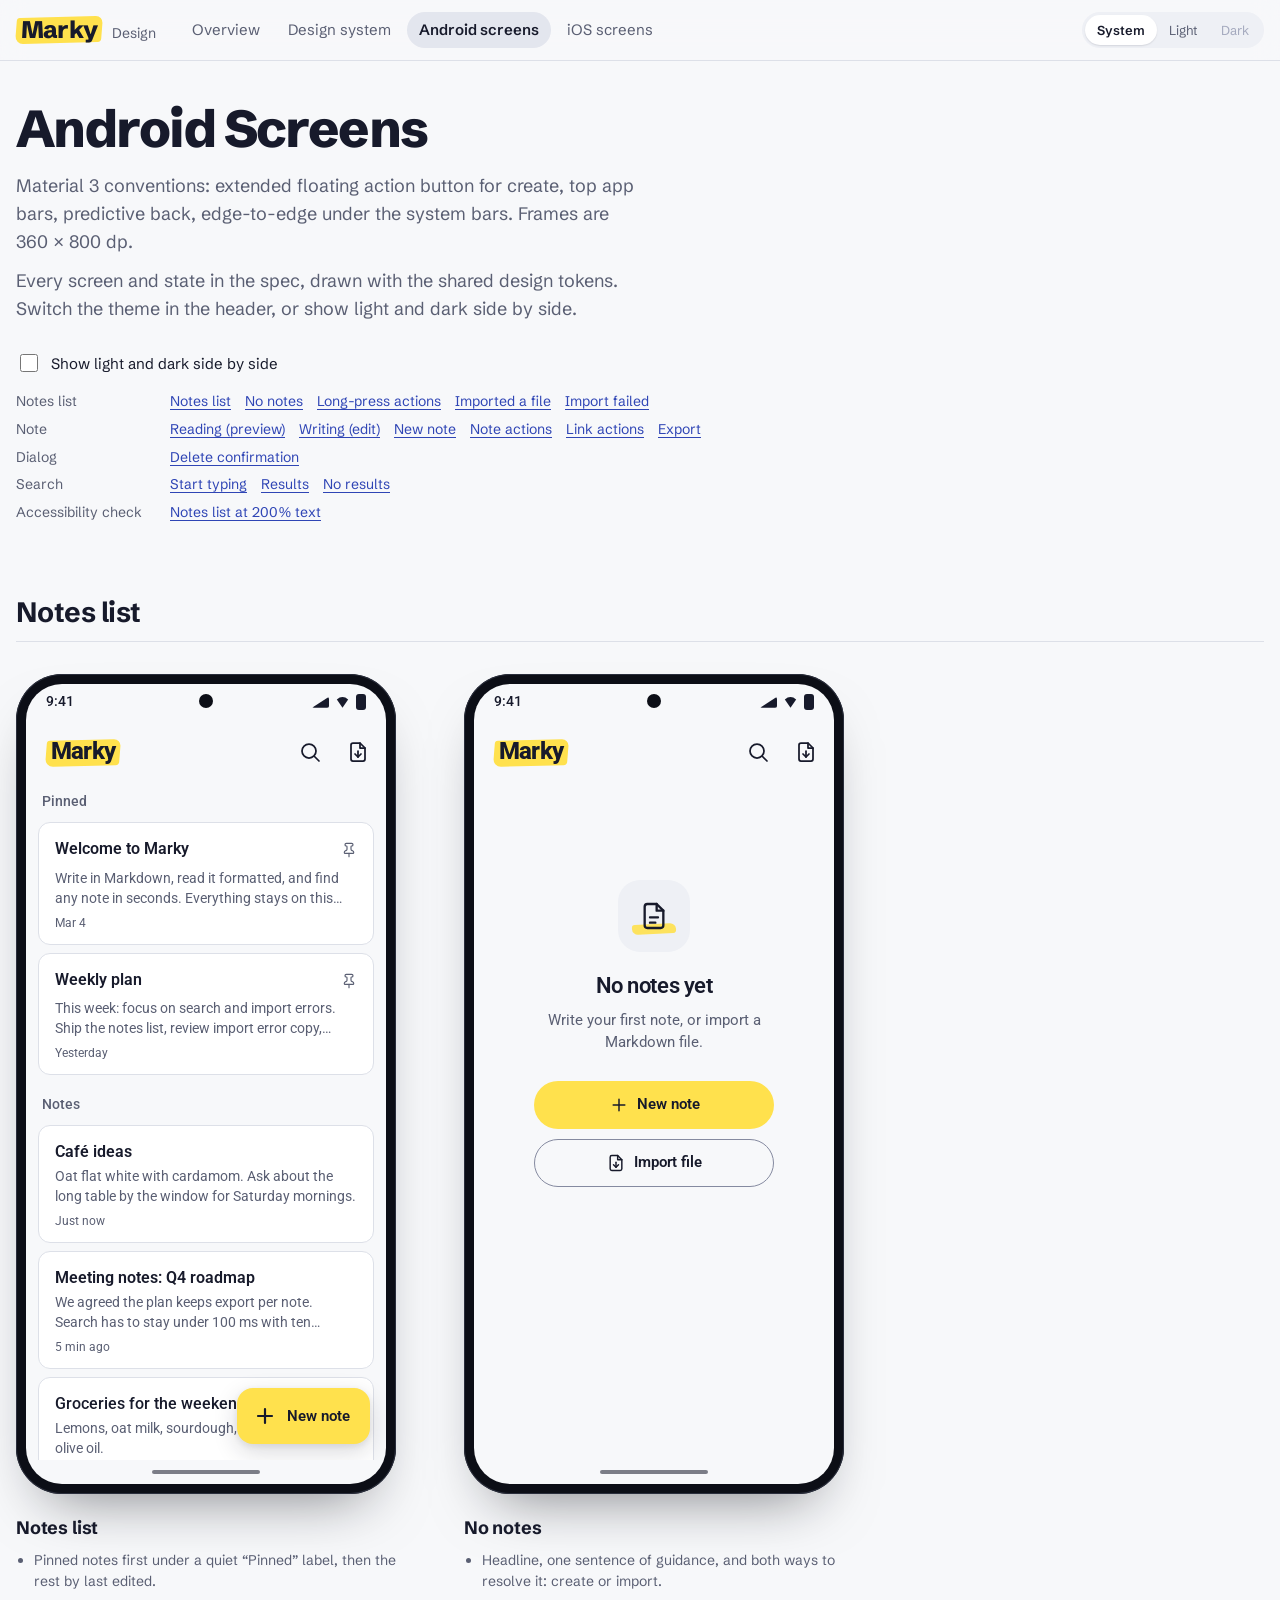
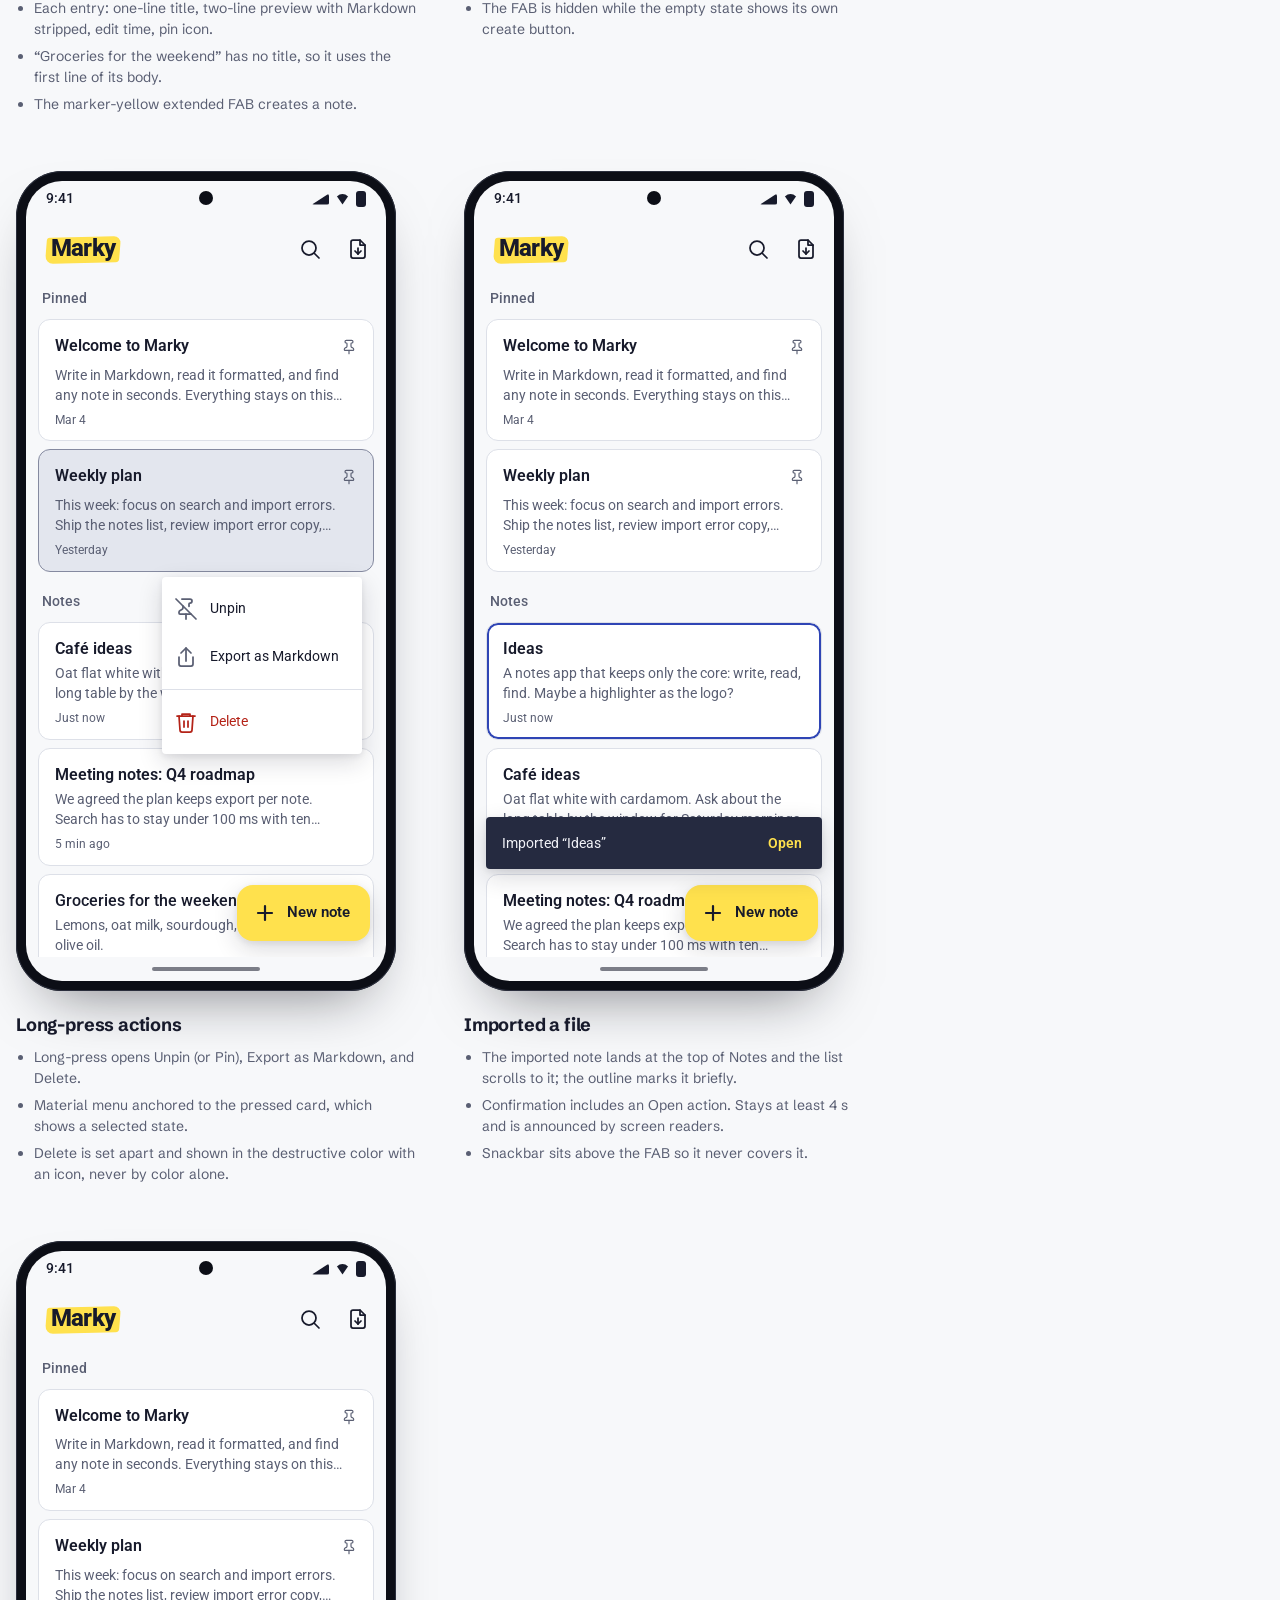
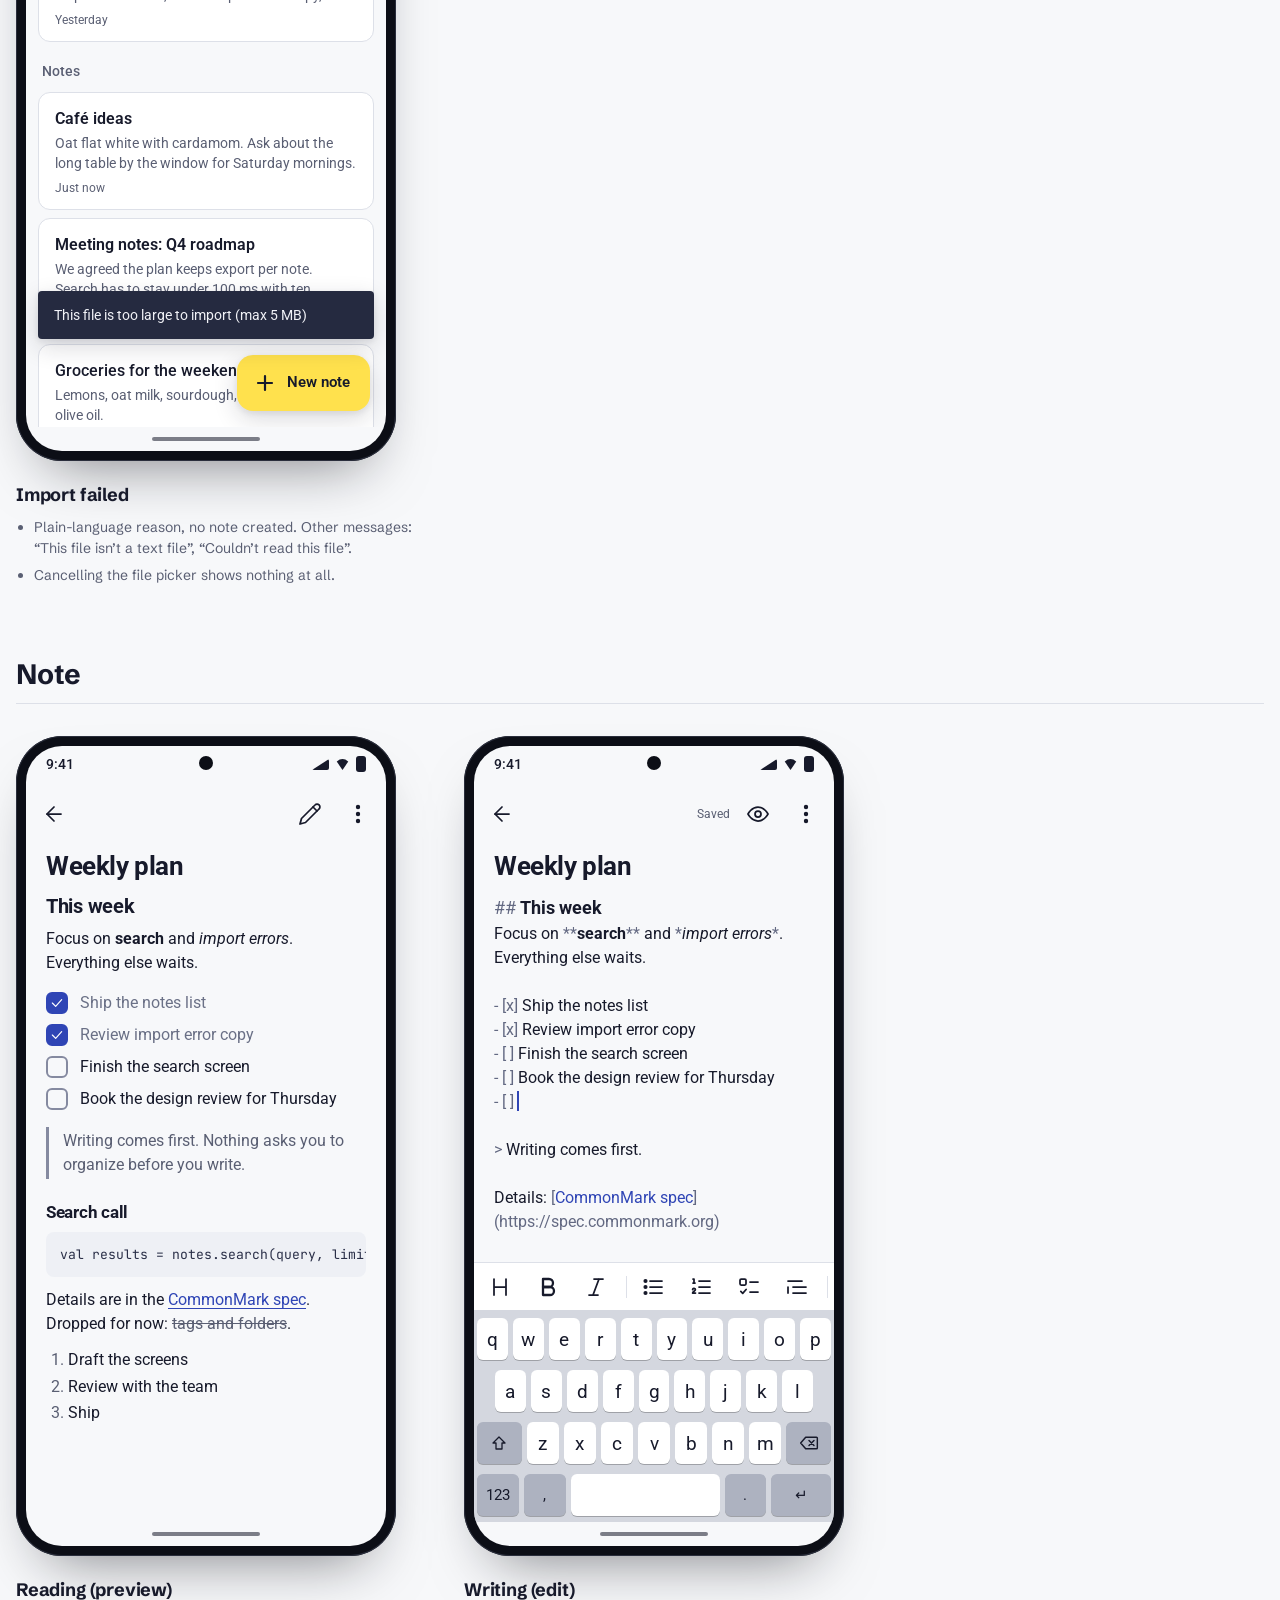
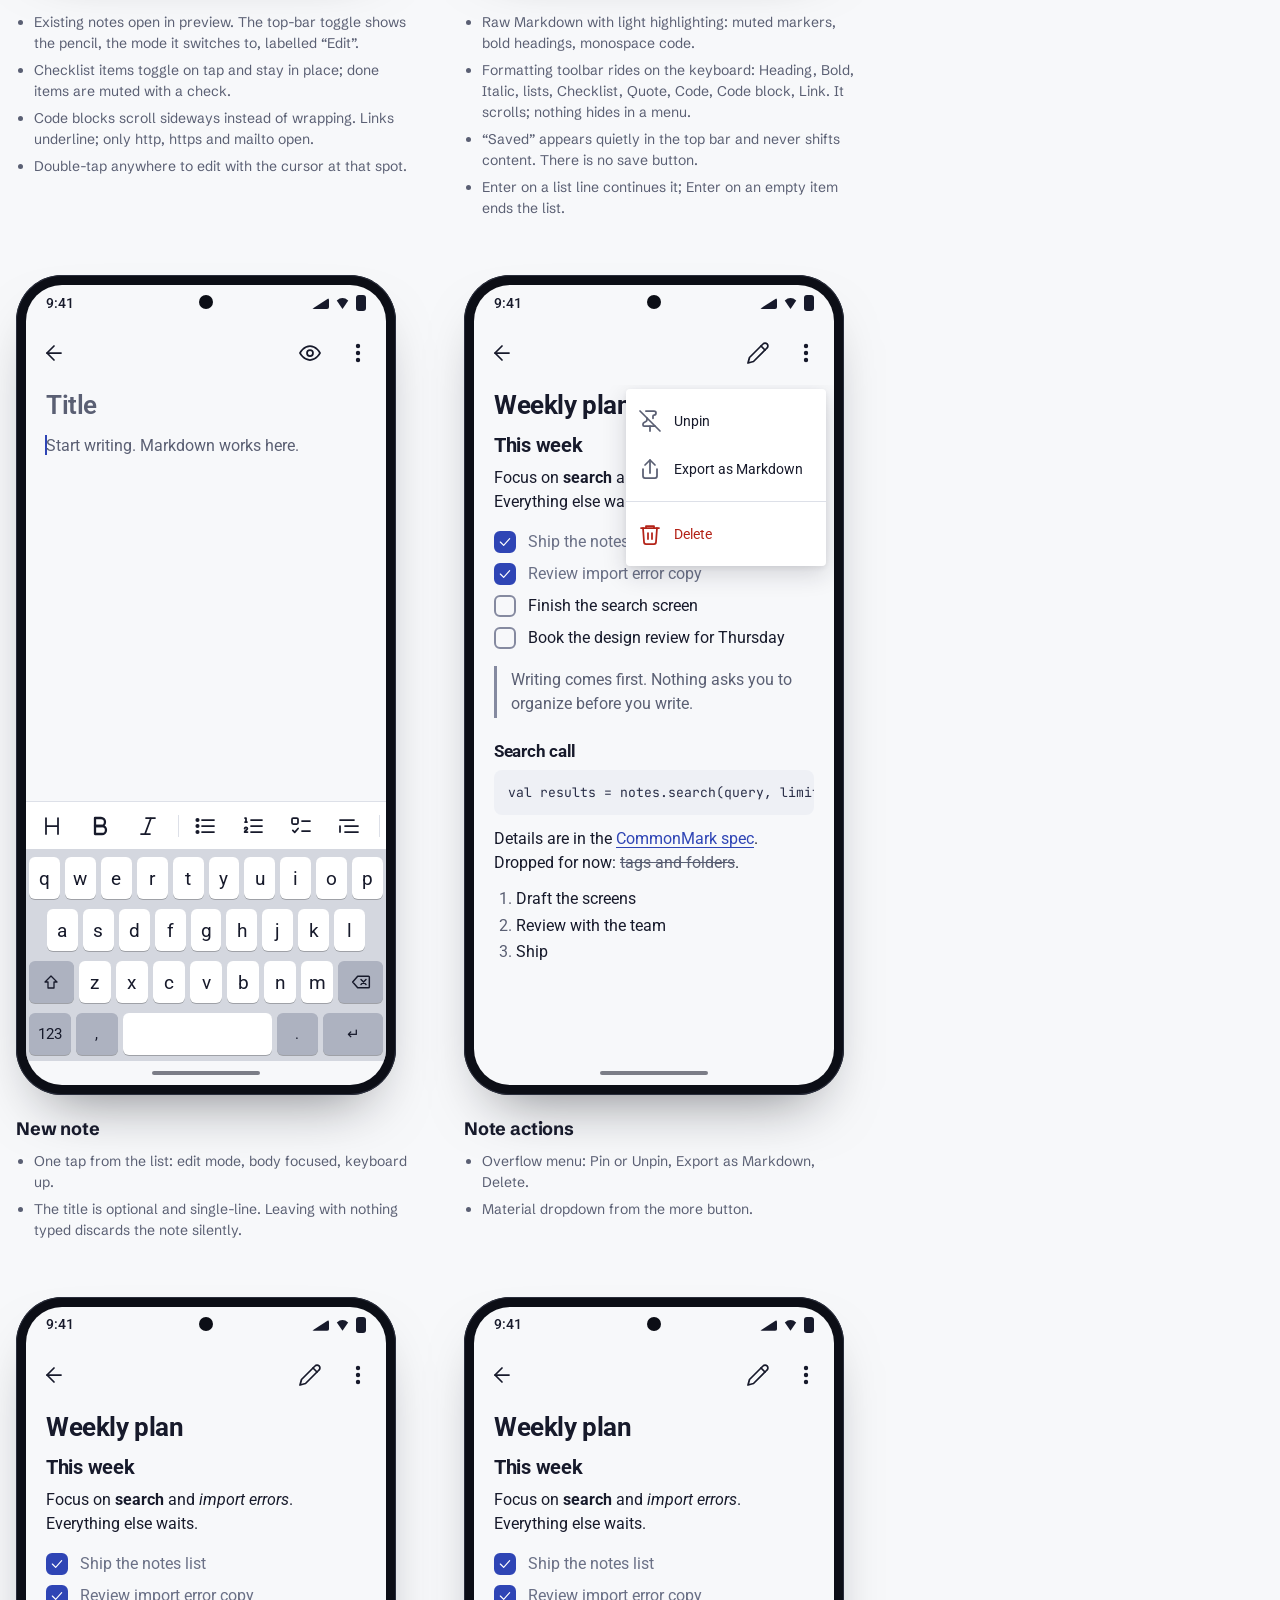
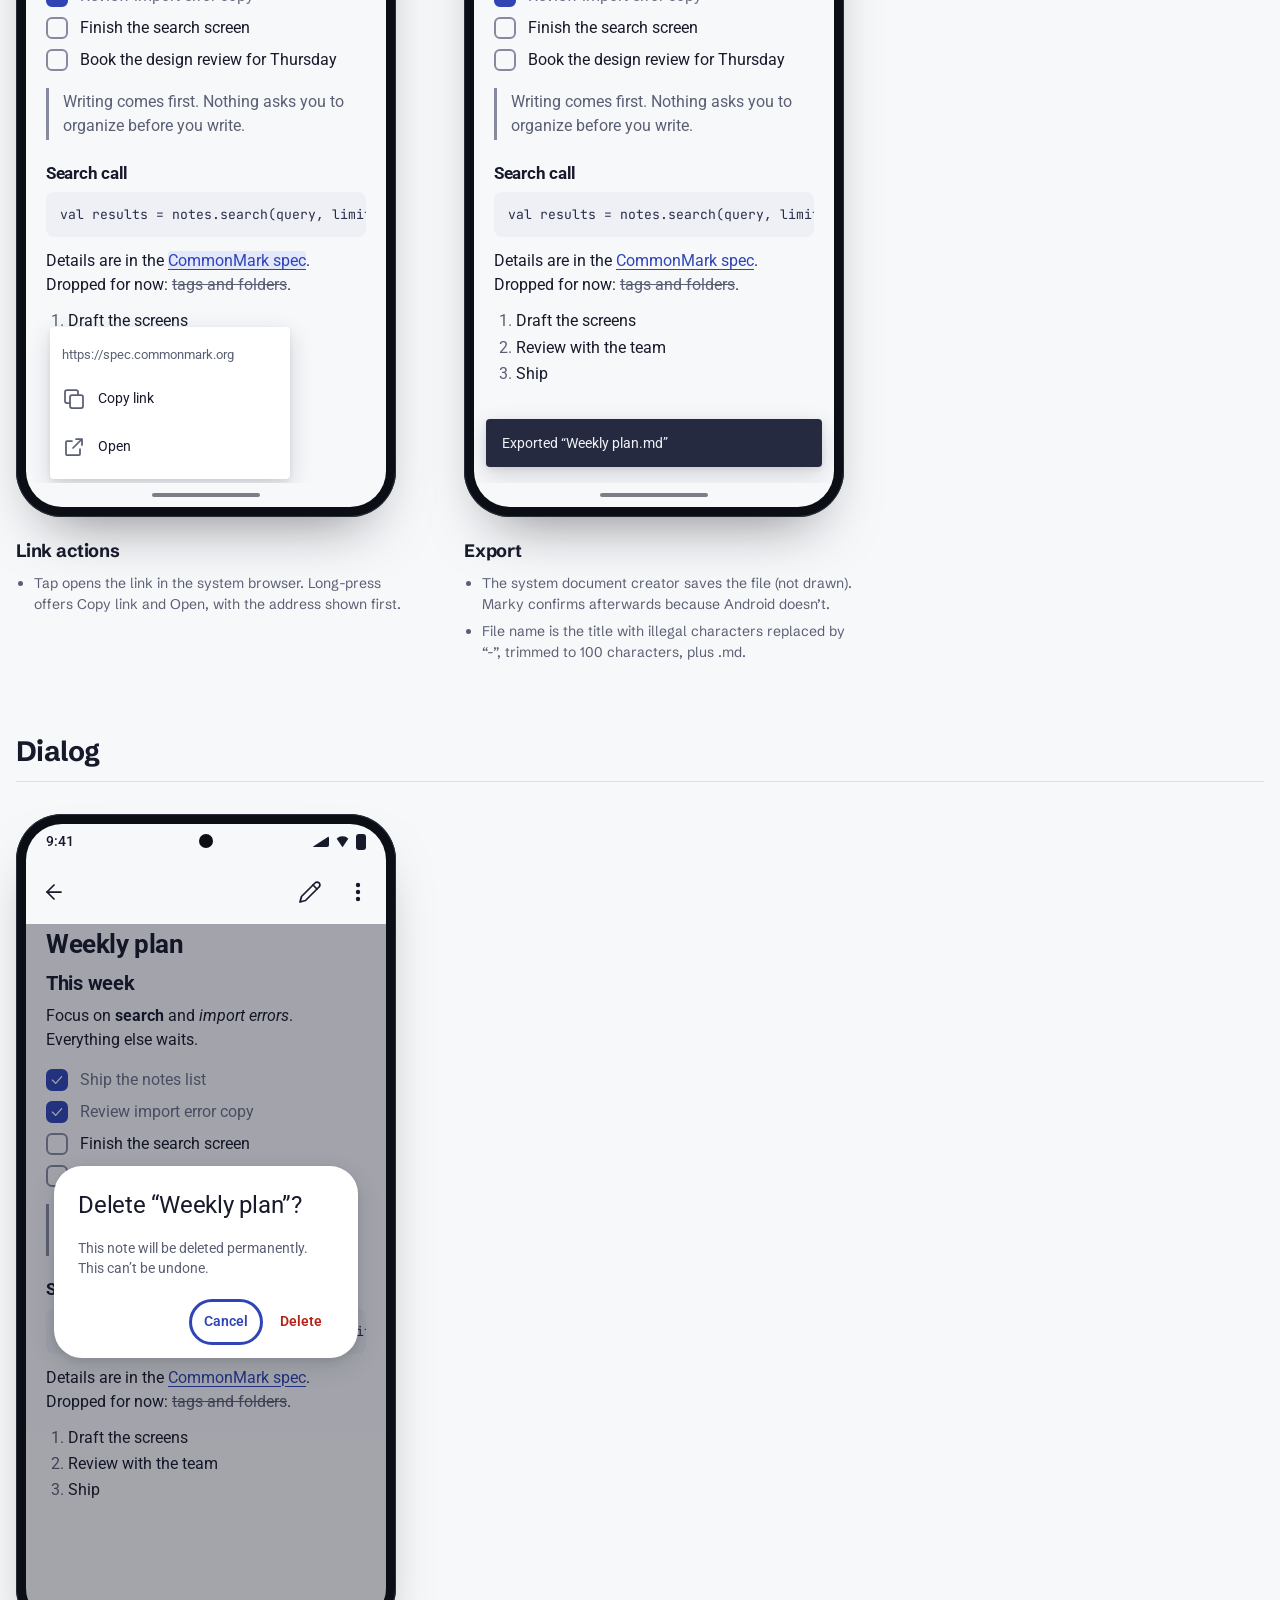
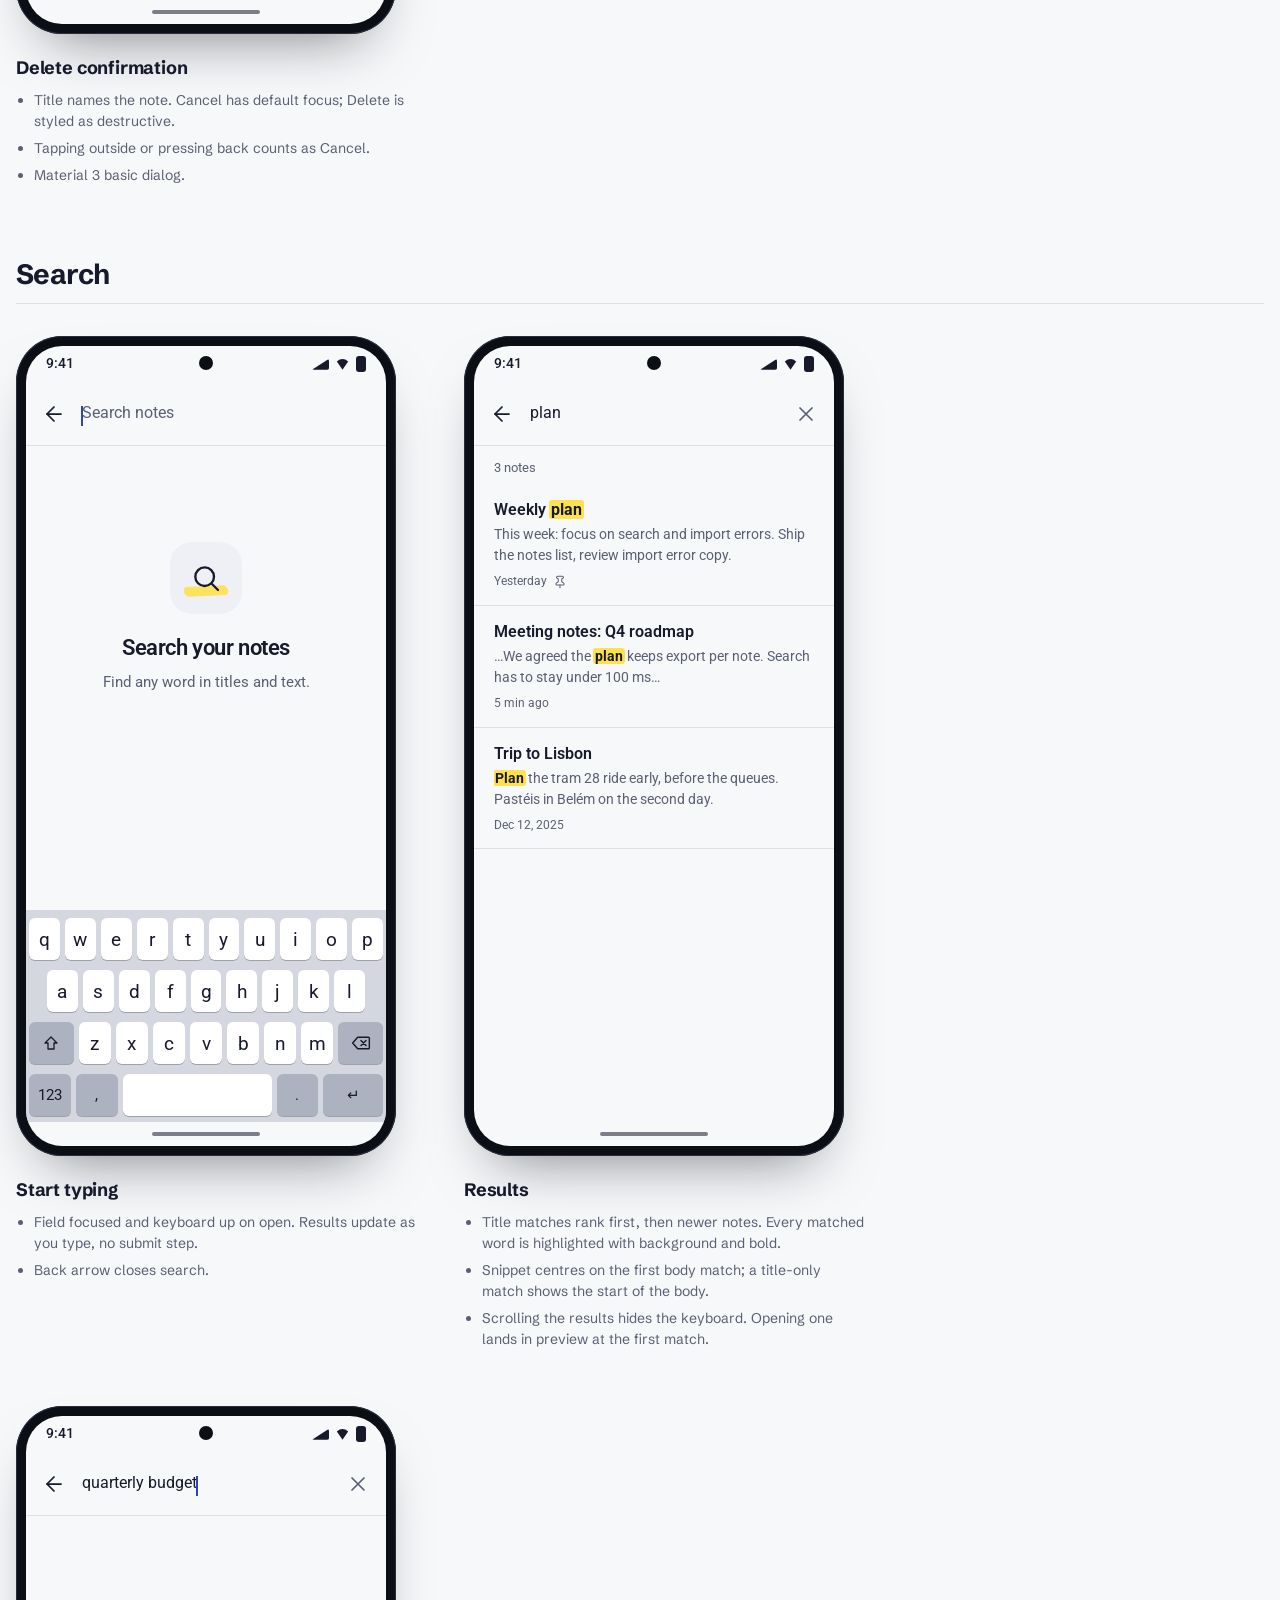
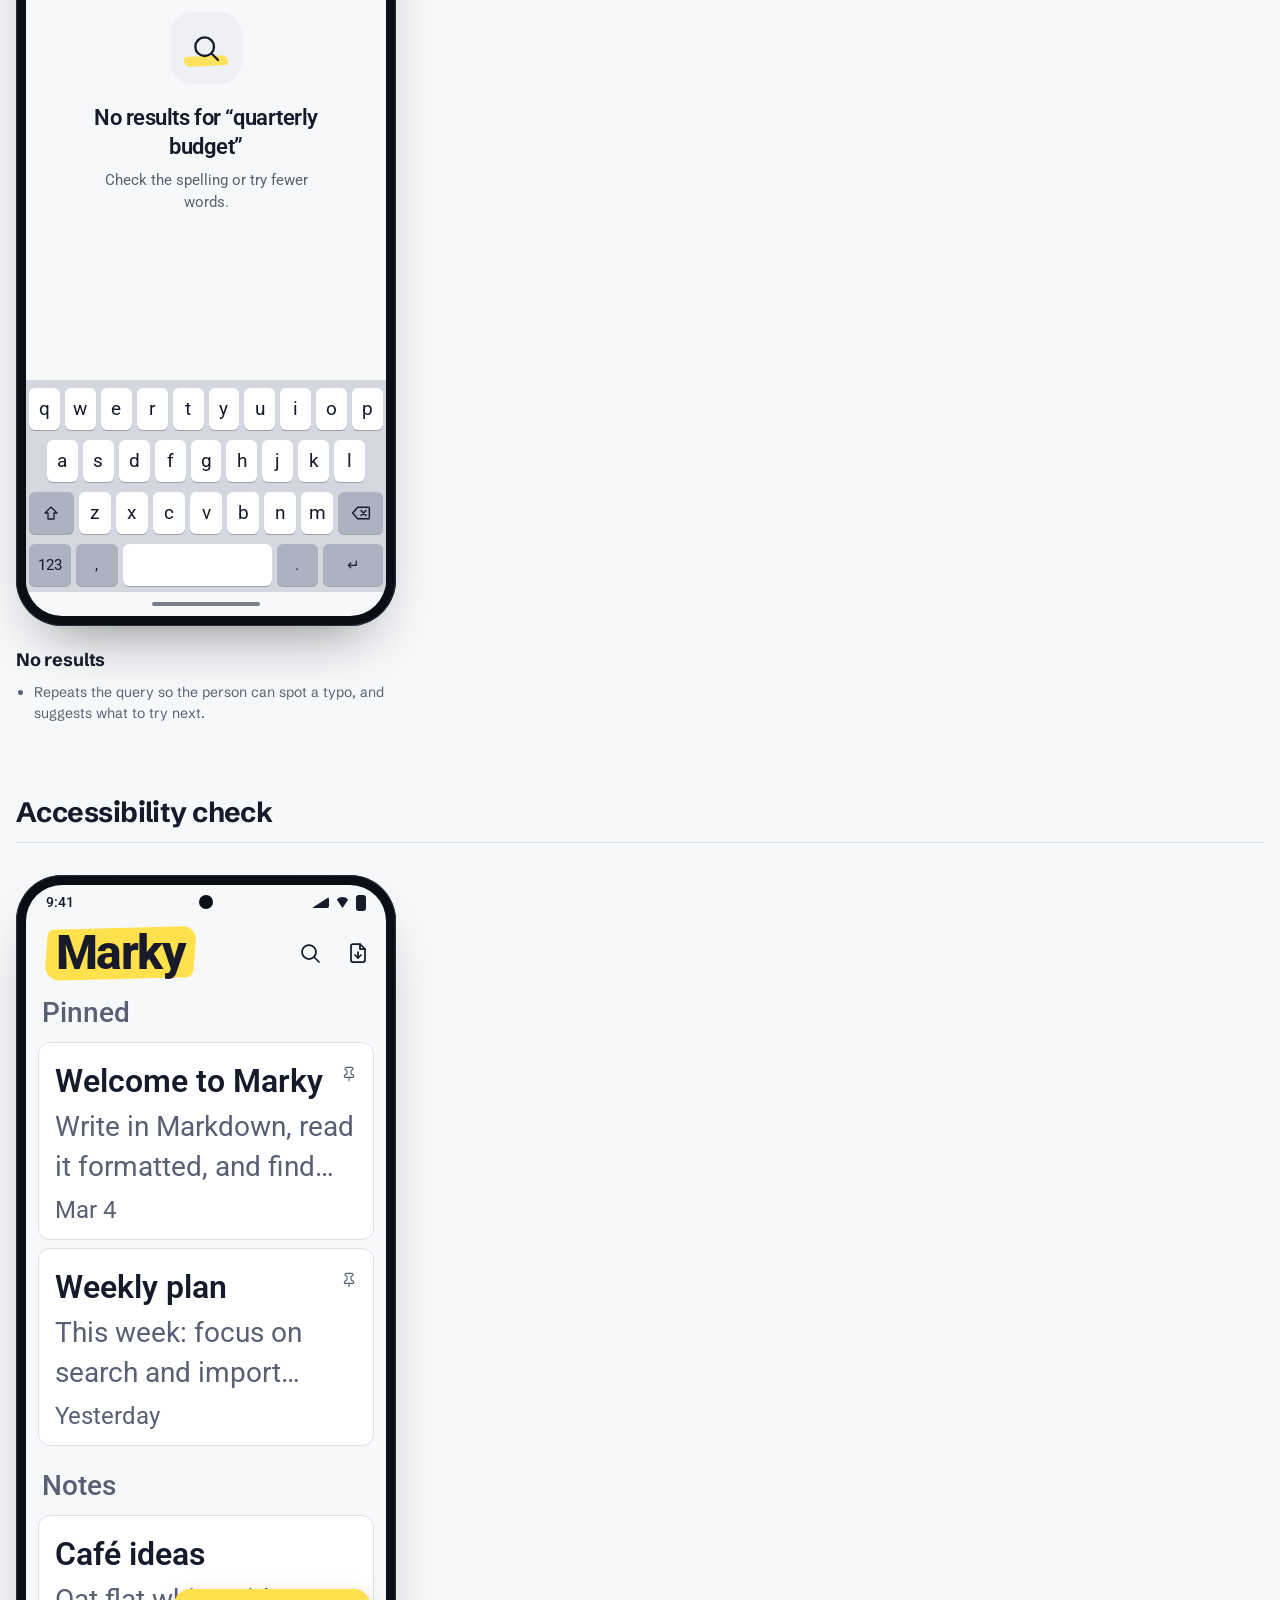
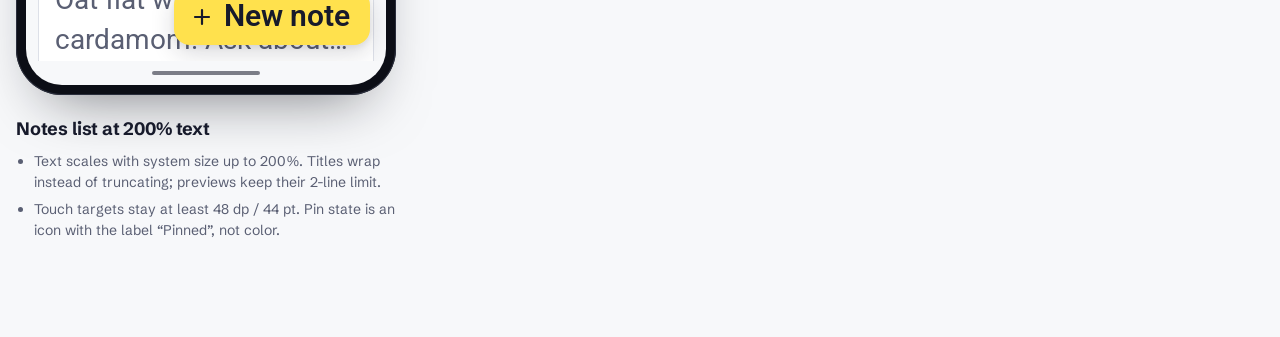
==== Code/design/android.html @ 5c40e62e "Add HTML designs for Marky screens and design system Index, design system, and Android and iOS scree" ====
<!doctype html>
<html lang="en">
<head>
<meta charset="utf-8">
<meta name="viewport" content="width=device-width, initial-scale=1">
<title>Marky Android Screens</title>
<link rel="preconnect" href="https://fonts.googleapis.com">
<link href="https://fonts.googleapis.com/css2?family=Schibsted+Grotesk:wght@400;500;600;700;800&family=Roboto:wght@400;500;600;700;800&family=Inter:wght@400;600;700;800&family=JetBrains+Mono:wght@400;600&display=swap" rel="stylesheet">
<link rel="stylesheet" href="assets/tokens.css">
<link rel="stylesheet" href="assets/site.css">
<link rel="stylesheet" href="assets/app.css">
<script src="assets/site.js"></script>
</head>
<body>
<main>
  <div class="lede">
    <h1>Android Screens</h1>
    <p>Material 3 conventions: extended floating action button for create, top app bars, predictive back, edge-to-edge under the system bars. Frames are 360 × 800 dp.</p>
    <p>Every screen and state in the spec, drawn with the shared design tokens. Switch the theme in the header, or show light and dark side by side.</p>
  </div>
  <div class="gallery-tools">
    <label class="toggle"><input type="checkbox" id="both"> Show light and dark side by side</label>
  </div>
  <ul class="jump" id="jump" aria-label="Screens on this page"></ul>
  <div id="gallery" data-both="false"></div>
</main>
<script src="assets/icons.js"></script>
<script src="assets/screens.js"></script>
<script>
  const root = document.getElementById('gallery');
  const both = document.getElementById('both');
  try { both.checked = localStorage.getItem('marky-both') === 'true'; } catch (e) {}
  function draw() {
    root.dataset.both = String(both.checked);
    renderGallery('android', root);
  }
  both.addEventListener('change', () => {
    try { localStorage.setItem('marky-both', String(both.checked)); } catch (e) {}
    draw();
  });
  renderJump(document.getElementById('jump'));
  draw();
</script>
</body>
</html>
---- Code/design/assets/tokens.css ----
/* Marky design tokens.
   Light is the default. Dark follows the system unless the page or a single
   phone frame sets data-theme="light" | "dark". */

:root,
[data-theme="light"] {
  color-scheme: light;

  /* Base palette */
  --paper: #F7F8FA;
  --ink: #171A2B;
  --cobalt: #2F45B5;
  --marker: #FFE14D;
  --graphite: #5A5F73;

  /* Roles */
  --bg: var(--paper);
  --surface: #FFFFFF;
  --surface-2: #EEF0F5;        /* search field, toolbar, code */
  --surface-3: #E3E6EE;        /* pressed, selected */
  --on-bg: var(--ink);
  --on-muted: var(--graphite); /* previews, timestamps */
  --md-marker: #636982;        /* muted Markdown syntax in the editor (≥ 4.5:1) */
  --outline: #DDE0E8;          /* decorative dividers */
  --outline-strong: #858AA0;   /* input borders, focus-adjacent (≥ 3:1) */

  --primary: var(--cobalt);
  --on-primary: #FFFFFF;
  --primary-soft: #E4E8FB;
  --on-primary-soft: #1E2E80;

  --accent: var(--marker);     /* create button, brand mark */
  --on-accent: var(--ink);

  --hl-bg: var(--marker);      /* search match: background + bold */
  --hl-fg: var(--ink);

  --danger: #B42318;
  --on-danger: #FFFFFF;

  --code-bg: #EEF0F5;
  --code-fg: #2A2F48;
  --check-done: #6A7086;

  --snackbar-bg: #252A40;
  --snackbar-fg: #F1F2F7;
  --snackbar-action: #FFE14D;

  --scrim: rgba(16, 19, 31, 0.36);
  --shadow-1: 0 1px 2px rgba(23, 26, 43, 0.08), 0 1px 1px rgba(23, 26, 43, 0.04);
  --shadow-3: 0 8px 24px rgba(23, 26, 43, 0.16), 0 2px 6px rgba(23, 26, 43, 0.08);
  --focus: #2F45B5;

  --kbd-bg: #D4D7DF;
  --kbd-key: #FFFFFF;
  --kbd-key-alt: #ADB2C0;
  --kbd-fg: #171A2B;
}

@media (prefers-color-scheme: dark) {
  :root:not([data-theme="light"]) {
    color-scheme: dark;
    --bg: #10131F;
    --surface: #171B2A;
    --surface-2: #20253A;
    --surface-3: #2A3049;
    --on-bg: #E7E9F2;
    --on-muted: #A4A9BE;
    --md-marker: #8F95AD;
    --outline: #2A2F44;
    --outline-strong: #7A809A;
    --primary: #A9B6FF;
    --on-primary: #0E1A5C;
    --primary-soft: #26326E;
    --on-primary-soft: #DCE1FF;
    --accent: #FFE14D;
    --on-accent: #171A2B;
    --hl-bg: #FFE14D;
    --hl-fg: #171A2B;
    --danger: #FFB4AB;
    --on-danger: #5F0B05;
    --code-bg: #1C2134;
    --code-fg: #D6DAEA;
    --check-done: #8F95AD;
    --snackbar-bg: #E7E9F2;
    --snackbar-fg: #171A2B;
    --snackbar-action: #2F45B5;
    --scrim: rgba(0, 0, 0, 0.56);
    --shadow-1: 0 1px 2px rgba(0, 0, 0, 0.4);
    --shadow-3: 0 10px 30px rgba(0, 0, 0, 0.5);
    --focus: #A9B6FF;
    --kbd-bg: #2B2F3D;
    --kbd-key: #4A4F60;
    --kbd-key-alt: #363A48;
    --kbd-fg: #F1F2F7;
  }
}

[data-theme="dark"] {
  color-scheme: dark;
  --bg: #10131F;
  --surface: #171B2A;
  --surface-2: #20253A;
  --surface-3: #2A3049;
  --on-bg: #E7E9F2;
  --on-muted: #A4A9BE;
  --md-marker: #8F95AD;
  --outline: #2A2F44;
  --outline-strong: #7A809A;
  --primary: #A9B6FF;
  --on-primary: #0E1A5C;
  --primary-soft: #26326E;
  --on-primary-soft: #DCE1FF;
  --accent: #FFE14D;
  --on-accent: #171A2B;
  --hl-bg: #FFE14D;
  --hl-fg: #171A2B;
  --danger: #FFB4AB;
  --on-danger: #5F0B05;
  --code-bg: #1C2134;
  --code-fg: #D6DAEA;
  --check-done: #8F95AD;
  --snackbar-bg: #E7E9F2;
  --snackbar-fg: #171A2B;
  --snackbar-action: #2F45B5;
  --scrim: rgba(0, 0, 0, 0.56);
  --shadow-1: 0 1px 2px rgba(0, 0, 0, 0.4);
  --shadow-3: 0 10px 30px rgba(0, 0, 0, 0.5);
  --focus: #A9B6FF;
  --kbd-bg: #2B2F3D;
  --kbd-key: #4A4F60;
  --kbd-key-alt: #363A48;
  --kbd-fg: #F1F2F7;
}

/* Spacing (4-pt grid), radius, motion */
:root {
  --sp-1: 4px;
  --sp-2: 8px;
  --sp-3: 12px;
  --sp-4: 16px;
  --sp-5: 20px;
  --sp-6: 24px;
  --sp-8: 32px;
  --sp-10: 40px;

  --r-xs: 4px;    /* inline code, highlight */
  --r-sm: 8px;    /* code blocks, menus (iOS) */
  --r-md: 12px;   /* list cards, snackbars */
  --r-lg: 16px;   /* FAB, sheets */
  --r-xl: 28px;   /* dialogs (Android), search bar */
  --r-full: 999px;

  --dur-fast: 120ms;
  --dur-base: 200ms;
  --dur-slow: 300ms;
  --ease-standard: cubic-bezier(0.2, 0, 0, 1);
  --ease-emphasized: cubic-bezier(0.3, 0, 0, 1);

  --font-android: "Roboto", "Roboto Flex", system-ui, sans-serif;
  --font-ios: -apple-system, BlinkMacSystemFont, "SF Pro Text", "Inter", system-ui, sans-serif;
  --font-mono: "JetBrains Mono", ui-monospace, "SF Mono", Menlo, monospace;
  --font-doc: "Schibsted Grotesk", system-ui, sans-serif;

  /* 1 = 100% system text size; frames set 2 for the 200% check */
  --ts: 1;
}
---- Code/design/assets/site.css ----
/* Chrome for the design documentation pages (not part of the app UI). */

*, *::before, *::after { box-sizing: border-box; }
html { -webkit-text-size-adjust: 100%; }
body {
  margin: 0; background: var(--bg); color: var(--on-bg);
  font: 16px/1.55 var(--font-doc); -webkit-font-smoothing: antialiased;
}
a { color: var(--primary); text-underline-offset: 3px; }
:focus-visible { outline: 3px solid var(--focus); outline-offset: 2px; border-radius: 4px; }

.site-header {
  position: sticky; top: 0; z-index: 50; display: flex; align-items: center; gap: 24px; flex-wrap: wrap;
  padding: 12px max(16px, calc((100vw - 1320px) / 2));
  background: color-mix(in srgb, var(--bg) 88%, transparent); backdrop-filter: blur(12px); -webkit-backdrop-filter: blur(12px);
  border-bottom: 1px solid var(--outline);
}
.brand { display: flex; align-items: baseline; gap: 10px; text-decoration: none; color: var(--on-bg); }
.brand .wordmark { font-size: 24px; }
.brand-sub { font-size: 14px; color: var(--on-muted); }
.site-header nav { display: flex; gap: 4px; flex-wrap: wrap; flex: 1; }
.site-header nav a { padding: 6px 12px; border-radius: 999px; text-decoration: none; color: var(--on-muted); font-size: 15px; }
.site-header nav a:hover { color: var(--on-bg); background: var(--surface-2); }
.site-header nav a[aria-current="page"] { color: var(--on-bg); background: var(--surface-3); font-weight: 600; }
.theme-switch { display: flex; padding: 3px; border-radius: 999px; background: var(--surface-2); }
.theme-switch button { font: inherit; font-size: 13px; border: 0; background: none; color: var(--on-muted); padding: 5px 12px; border-radius: 999px; cursor: pointer; }
.theme-switch button[aria-pressed="true"] { background: var(--surface); color: var(--on-bg); box-shadow: var(--shadow-1); font-weight: 600; }

main { max-width: 1320px; margin: 0 auto; padding: 40px 16px 96px; }
.lede { max-width: 62ch; }
.lede h1 { font-size: clamp(34px, 5vw, 52px); line-height: 1.05; letter-spacing: -0.03em; margin: 0 0 16px; font-weight: 800; }
.lede p { font-size: 18px; color: var(--on-muted); margin: 0 0 12px; }

h2 { font-size: 28px; letter-spacing: -0.02em; line-height: 1.2; margin: 0 0 8px; }
h3 { font-size: 18px; letter-spacing: -0.01em; margin: 0 0 8px; }
.section { margin-top: 64px; }
.section > p.intro { color: var(--on-muted); max-width: 70ch; margin: 0 0 24px; }

/* Gallery */
.gallery-tools { display: flex; flex-wrap: wrap; gap: 16px 24px; align-items: center; margin: 28px 0 0; }
.toggle { display: inline-flex; gap: 10px; align-items: center; font-size: 15px; cursor: pointer; }
.toggle input { width: 18px; height: 18px; accent-color: var(--primary); }
.jump { list-style: none; padding: 16px 0 0; margin: 0; display: flex; flex-direction: column; gap: 6px; font-size: 14px; }
.jump li { display: flex; flex-wrap: wrap; gap: 4px 14px; align-items: baseline; }
.jump span { color: var(--on-muted); min-width: 140px; }
.group { margin-top: 72px; scroll-margin-top: 80px; }
.group > h2 { padding-bottom: 12px; border-bottom: 1px solid var(--outline); margin-bottom: 32px; }
.shots { display: flex; flex-wrap: wrap; gap: 56px 48px; }
.shot { margin: 0; scroll-margin-top: 84px; }
.frames { display: flex; gap: 24px; flex-wrap: wrap; }
.shot figcaption { max-width: 400px; margin-top: 20px; }
.shot figcaption ul { margin: 0; padding-left: 18px; color: var(--on-muted); font-size: 14px; line-height: 1.5; }
.shot figcaption li + li { margin-top: 6px; }

@media (max-width: 480px) {
  .device { zoom: 0.84; }
}

/* Overview cards */
.pages { display: grid; grid-template-columns: repeat(auto-fit, minmax(260px, 1fr)); gap: 16px; margin-top: 40px; }
.page-card {
  display: flex; flex-direction: column; gap: 8px; padding: 22px; border-radius: 16px; text-decoration: none; color: var(--on-bg);
  background: var(--surface); border: 1px solid var(--outline);
}
.page-card:hover { border-color: var(--outline-strong); }
.page-card b { font-size: 20px; letter-spacing: -0.01em; }
.page-card span { color: var(--on-muted); font-size: 15px; }
.facts { display: grid; grid-template-columns: repeat(auto-fit, minmax(240px, 1fr)); gap: 32px; margin-top: 16px; }
.facts ul { margin: 0; padding-left: 18px; color: var(--on-muted); }
.facts li + li { margin-top: 4px; }

/* Design system specimens */
.swatches { display: grid; grid-template-columns: repeat(auto-fill, minmax(190px, 1fr)); gap: 12px; }
.swatch { border-radius: 12px; overflow: hidden; border: 1px solid var(--outline); background: var(--surface); font-size: 13px; }
.swatch .chip { height: 72px; display: flex; align-items: flex-end; padding: 8px 10px; font-weight: 700; font-size: 15px; }
.swatch .meta { padding: 8px 10px 10px; display: grid; gap: 2px; }
.swatch .meta b { font-size: 14px; }
.swatch .meta code { font-family: var(--font-mono); font-size: 12px; color: var(--on-muted); }
.swatch .ratio { font-size: 12px; color: var(--on-muted); }
.swatch .ratio.pass::before { content: "✓ "; color: var(--primary); font-weight: 700; }
.swatch .ratio.fail::before { content: "✕ "; color: var(--danger); font-weight: 700; }

.palette { display: grid; grid-template-columns: repeat(auto-fit, minmax(150px, 1fr)); gap: 0; border-radius: 16px; overflow: hidden; border: 1px solid var(--outline); }
.palette div { height: 150px; padding: 14px; display: flex; flex-direction: column; justify-content: flex-end; font-size: 14px; }
.palette b { font-size: 17px; }

.specimen { background: var(--surface); border: 1px solid var(--outline); border-radius: 16px; padding: 24px; overflow-x: auto; }
.two-col { display: grid; grid-template-columns: repeat(auto-fit, minmax(320px, 1fr)); gap: 16px; }
.type-row { display: grid; grid-template-columns: 170px 1fr; gap: 16px; align-items: baseline; padding: 12px 0; border-top: 1px solid var(--outline); }
.type-row:first-of-type { border-top: 0; }
.type-row .tok { font-size: 13px; color: var(--on-muted); }
.type-row .tok code { font-family: var(--font-mono); font-size: 12px; display: block; }
@media (max-width: 560px) { .type-row { grid-template-columns: 1fr; gap: 4px; } }

.scale { display: flex; flex-wrap: wrap; gap: 20px; align-items: flex-end; }
.scale figure { margin: 0; text-align: center; font-size: 12px; color: var(--on-muted); }
.scale .bar { background: var(--primary); border-radius: 2px; margin: 0 auto 8px; }
.radii { display: flex; flex-wrap: wrap; gap: 20px; }
.radii figure { margin: 0; font-size: 12px; color: var(--on-muted); text-align: center; }
.radii .box { width: 84px; height: 84px; background: var(--surface-2); border: 2px solid var(--outline-strong); margin-bottom: 8px; }

.icon-grid { display: grid; grid-template-columns: repeat(auto-fill, minmax(112px, 1fr)); gap: 8px; }
.icon-grid figure { margin: 0; padding: 16px 8px 12px; border-radius: 12px; background: var(--surface); border: 1px solid var(--outline); display: flex; flex-direction: column; align-items: center; gap: 10px; font-size: 12px; color: var(--on-muted); }
.icon-grid .ic { color: var(--on-bg); }

/* Components drawn outside a phone still use app.css; give them a stage */
.stage { position: relative; display: flex; flex-wrap: wrap; gap: 20px; align-items: flex-start; }
.stage .screen, .stage.screen { width: auto; height: auto; border-radius: 0; overflow: visible; background: transparent; }
.comp { display: flex; flex-direction: column; gap: 10px; min-width: 0; }
.comp > .label { font-size: 13px; color: var(--on-muted); }
.comp .holder { position: relative; background: var(--bg); border: 1px dashed var(--outline-strong); border-radius: 12px; padding: 16px; }
.holder .a-menu, .holder .i-menu, .holder .a-dialog, .holder .i-alert, .holder .a-snackbar, .holder .i-toast, .holder .a-fab {
  position: relative; inset: auto; transform: none; left: auto; right: auto; top: auto; bottom: auto;
}
.holder .i-alert { margin: 0 auto; }
.holder .a-dialog { width: 312px; }
.dos { display: grid; grid-template-columns: repeat(auto-fit, minmax(280px, 1fr)); gap: 16px; }
.dos > div { border-radius: 12px; padding: 16px 18px; background: var(--surface); border: 1px solid var(--outline); }
.dos h3 { font-size: 15px; }
.dos ul { margin: 0; padding-left: 18px; color: var(--on-muted); font-size: 14px; }
table.spec { border-collapse: collapse; width: 100%; font-size: 14px; }
table.spec th, table.spec td { text-align: left; padding: 10px 12px; border-bottom: 1px solid var(--outline); vertical-align: top; }
table.spec th { color: var(--on-muted); font-weight: 600; }
table.spec code { font-family: var(--font-mono); font-size: 12.5px; }
---- Code/design/assets/app.css ----
/* Marky app UI, drawn inside phone frames.
   Sizes are 1 CSS px = 1 dp (Android) = 1 pt (iOS).
   Text sizes multiply by --ts so a frame can preview 200% system text. */

/* ---------- Device frames ---------- */

.device {
  --bezel: #0C0E16;
  flex: none;
  padding: 10px;
  background: var(--bezel);
  border-radius: 46px;
  box-shadow: 0 0 0 1px #2A2E3C inset, 0 30px 60px -30px rgba(12, 14, 22, 0.55);
}
.device.ios { border-radius: 56px; }

.screen {
  position: relative;
  overflow: hidden;
  display: flex;
  flex-direction: column;
  background: var(--bg);
  color: var(--on-bg);
  -webkit-font-smoothing: antialiased;
}
.android .screen { width: 360px; height: 800px; border-radius: 36px; font-family: var(--font-android); }
.ios .screen { width: 393px; height: 852px; border-radius: 46px; font-family: var(--font-ios); letter-spacing: -0.01em; }

:where(.screen) button { font: inherit; color: inherit; background: none; border: 0; padding: 0; cursor: default; }
.screen :focus-visible { outline: 3px solid var(--focus); outline-offset: 2px; }

/* Status bars */
.sb { flex: none; display: flex; align-items: center; justify-content: space-between; position: relative; z-index: 3; color: var(--on-bg); font-weight: 600; }
.android .sb { height: 36px; padding: 0 20px; font-size: 14px; font-weight: 500; }
.android .sb::after { content: ""; position: absolute; left: 50%; top: 10px; width: 14px; height: 14px; margin-left: -7px; border-radius: 50%; background: var(--bezel, #0C0E16); }
.ios .sb { height: 54px; padding: 0 34px 0 46px; font-size: 17px; }
.ios .sb::after { content: ""; position: absolute; left: 50%; top: 11px; width: 124px; height: 36px; margin-left: -62px; border-radius: 20px; background: #000; }
.sb-icons { display: flex; gap: 6px; align-items: center; }
.sb-icons i { display: block; background: currentColor; border-radius: 2px; }
.sb-sig { width: 17px; height: 11px; clip-path: polygon(0 100%, 100% 0, 100% 100%); }
.sb-wifi { width: 15px; height: 11px; border-radius: 15px 15px 2px 2px !important; clip-path: polygon(0 0, 100% 0, 50% 100%); }
.sb-bat { width: 24px; height: 11px; border-radius: 3px !important; }
.android .sb-bat { width: 10px; height: 16px; }

/* Bottom system areas */
.gesture { flex: none; height: 24px; display: grid; place-items: center; }
.gesture::before { content: ""; width: 108px; height: 4px; border-radius: 4px; background: var(--on-bg); opacity: 0.55; }
.home-ind { flex: none; height: 34px; display: grid; place-items: center; }
.home-ind::before { content: ""; width: 139px; height: 5px; border-radius: 5px; background: var(--on-bg); }

.body { flex: 1; min-height: 0; overflow: hidden; position: relative; }
.scroll { height: 100%; overflow: hidden; }

/* ---------- Shared bits ---------- */

.icon-btn { display: inline-grid; place-items: center; flex: none; border-radius: 50%; color: var(--on-bg); }
.android .icon-btn { width: 48px; height: 48px; }
.ios .icon-btn { width: 44px; height: 44px; color: var(--primary); }
.icon-btn.muted { color: var(--on-muted); }
.icon-btn.on { background: var(--primary-soft); color: var(--on-primary-soft); }

/* Brand mark: ink letters on a marker swipe, identical in both themes */
.wordmark { position: relative; display: inline-block; font-weight: 800; letter-spacing: -0.03em; z-index: 0; color: var(--ink); padding: 0 0.2em; line-height: 1.15; }
.wordmark::before {
  content: ""; position: absolute; z-index: -1; inset: 0.06em 0 0.02em;
  background: var(--marker); border-radius: 0.12em 0.3em 0.14em 0.34em; transform: rotate(-1.5deg) skewX(-6deg);
}

.spacer { flex: 1; }
.muted { color: var(--on-muted); }
.saved { font-size: calc(12px * var(--ts)); color: var(--on-muted); padding: 0 4px; white-space: nowrap; }

mark.hl {
  background: var(--hl-bg); color: var(--hl-fg); font-weight: 700;
  border-radius: 3px; padding: 0 2px; margin: 0 -1px;
  box-decoration-break: clone; -webkit-box-decoration-break: clone;
}

.scrim { position: absolute; inset: 0; background: var(--scrim); z-index: 10; }

/* ---------- Android: notes list ---------- */

.a-topbar { flex: none; height: 64px; display: flex; align-items: center; padding: 0 4px 0 16px; gap: 0; }
.a-topbar .wordmark { font-size: calc(24px * var(--ts)); margin-left: 4px; }
.a-topbar.note { padding: 0 4px; }

.a-list { padding: 4px 12px 120px; display: flex; flex-direction: column; gap: 8px; }
.group-label { font-size: calc(14px * var(--ts)); line-height: 1.4; font-weight: 500; color: var(--on-muted); padding: 12px 4px 2px; }
.android .group-label:first-child { padding-top: 4px; }

.a-card {
  position: relative; background: var(--surface); border: 1px solid var(--outline);
  border-radius: var(--r-md); padding: 14px 16px 12px;
}
.a-card.selected { background: var(--surface-3); border-color: var(--outline-strong); }
.card-head { display: flex; align-items: flex-start; gap: 8px; }
.card-title {
  flex: 1; min-width: 0; font-size: calc(16px * var(--ts)); line-height: 1.5; font-weight: 600;
  overflow: hidden; text-overflow: ellipsis; white-space: nowrap;
}
.card-title.fallback { font-weight: 500; }
.card-pin { flex: none; color: var(--on-muted); margin-top: calc(4px * var(--ts)); }
.card-preview {
  margin-top: 2px; font-size: calc(14px * var(--ts)); line-height: 1.43; color: var(--on-muted);
  display: -webkit-box; -webkit-line-clamp: 2; -webkit-box-orient: vertical; overflow: hidden;
}
.card-time { margin-top: 8px; font-size: calc(12px * var(--ts)); line-height: 1.33; color: var(--on-muted); }
.big-text .card-title { white-space: normal; }

.a-fab {
  position: absolute; right: 16px; bottom: 16px; z-index: 4;
  display: flex; align-items: center; gap: 10px; height: 56px; padding: 0 20px 0 16px;
  border-radius: var(--r-lg); background: var(--accent); color: var(--on-accent) !important;
  font-size: calc(15px * var(--ts)); font-weight: 600; box-shadow: var(--shadow-3);
}
.a-fab .ic { stroke-width: 2.2; }

.a-snackbar {
  position: absolute; left: 12px; right: 12px; bottom: 88px; z-index: 5;
  display: flex; align-items: center; gap: 8px; min-height: 48px; padding: 6px 8px 6px 16px;
  border-radius: var(--r-xs); background: var(--snackbar-bg); color: var(--snackbar-fg);
  font-size: calc(14px * var(--ts)); line-height: 1.43; box-shadow: var(--shadow-3);
}
.a-snackbar .msg { flex: 1; padding: 8px 0; }
.a-snackbar .action { color: var(--snackbar-action) !important; font-weight: 600; padding: 10px 12px; border-radius: 20px; }

.a-menu {
  position: absolute; z-index: 12; min-width: 200px; padding: 8px 0;
  background: var(--surface); border-radius: var(--r-xs); box-shadow: var(--shadow-3);
}
.a-menu .item { display: flex; align-items: center; gap: 12px; height: 48px; padding: 0 16px 0 12px; font-size: calc(14px * var(--ts)); }
.a-menu .item .ic { color: var(--on-muted); }
.a-menu .item.danger, .a-menu .item.danger .ic { color: var(--danger); }
.a-menu hr { border: 0; border-top: 1px solid var(--outline); margin: 8px 0; }

.a-dialog {
  position: absolute; z-index: 12; left: 28px; right: 28px; top: 50%; transform: translateY(-50%);
  background: var(--surface); border-radius: var(--r-xl); padding: 24px 24px 16px; box-shadow: var(--shadow-3);
}
.a-dialog h3 { margin: 0 0 16px; font-size: calc(24px * var(--ts)); line-height: 1.33; font-weight: 400; }
.a-dialog p { margin: 0; font-size: calc(14px * var(--ts)); line-height: 1.43; color: var(--on-muted); }
.a-dialog .actions { display: flex; justify-content: flex-end; gap: 8px; margin-top: 24px; }
.text-btn { height: 40px; padding: 0 12px; border-radius: 20px; font-size: calc(14px * var(--ts)); font-weight: 600; color: var(--primary) !important; }
.text-btn.danger { color: var(--danger) !important; }
.text-btn.focused { outline: 3px solid var(--focus); outline-offset: 0; }

/* ---------- Empty states ---------- */

.empty { display: flex; flex-direction: column; align-items: center; text-align: center; padding: 96px 36px 0; }
.empty .glyph {
  position: relative; width: 72px; height: 72px; display: grid; place-items: center; margin-bottom: 20px;
  border-radius: 22px; background: var(--surface-2); color: var(--on-bg);
}
.empty .glyph::after {
  content: ""; position: absolute; left: 14px; right: 14px; bottom: 18px; height: 10px; z-index: 0;
  background: var(--marker); border-radius: 3px 6px 3px 6px; transform: rotate(-3deg); opacity: 0.9;
}
.empty .glyph .ic { position: relative; z-index: 1; }
.empty h2 { margin: 0; font-size: calc(22px * var(--ts)); line-height: 1.3; font-weight: 600; }
.empty p { margin: 8px 0 0; font-size: calc(15px * var(--ts)); line-height: 1.47; color: var(--on-muted); max-width: 28ch; }
.empty .actions { display: flex; flex-direction: column; gap: 10px; margin-top: 28px; width: 100%; max-width: 240px; }
.btn {
  display: flex; align-items: center; justify-content: center; gap: 8px; height: 48px; padding: 0 20px;
  border-radius: var(--r-full); font-size: calc(15px * var(--ts)); font-weight: 600;
}
.btn.accent { background: var(--accent); color: var(--on-accent) !important; }
.btn.outline { border: 1px solid var(--outline-strong) !important; color: var(--on-bg) !important; }
.ios .btn { height: 50px; border-radius: 14px; font-size: calc(17px * var(--ts)); }

/* ---------- Note screen (both platforms) ---------- */

.note-title {
  padding: 4px 20px 6px; font-size: calc(26px * var(--ts)); line-height: 1.25; font-weight: 700; letter-spacing: -0.015em;
}
.note-title.placeholder { color: var(--on-muted); font-weight: 600; }
.ios .note-title { font-size: calc(28px * var(--ts)); padding: 2px 20px 8px; }

/* Raw editor with light syntax highlighting */
.editor {
  padding: 6px 20px 20px; font-size: calc(16px * var(--ts)); line-height: 1.5; white-space: pre-wrap; word-break: break-word;
}
.ios .editor { font-size: calc(17px * var(--ts)); }
.editor .mk { color: var(--md-marker); font-weight: 400; }
.editor .h { font-weight: 700; }
.editor .h.l2 { font-size: 1.12em; }
.editor .b { font-weight: 700; }
.editor .i { font-style: italic; }
.editor .c { font-family: var(--font-mono); font-size: 0.88em; background: var(--code-bg); color: var(--code-fg); border-radius: 4px; }
.editor .fence { display: block; font-family: var(--font-mono); font-size: 0.88em; background: var(--code-bg); color: var(--code-fg); border-radius: 6px; padding: 2px 8px; margin: 2px -8px; }
.editor .url { color: var(--md-marker); }
.editor .lt { color: var(--primary); }
.editor .placeholder { color: var(--on-muted); }
.caret { display: inline-block; width: 2px; height: 1.25em; margin: 0 -1px -0.25em; background: var(--primary); animation: blink 1.1s steps(1) infinite; }
@keyframes blink { 50% { opacity: 0; } }
@media (prefers-reduced-motion: reduce) { .caret { animation: none; } }

/* Preview typography */
.md { padding: 4px 20px 32px; font-size: calc(16px * var(--ts)); line-height: 1.5; }
.ios .md { font-size: calc(17px * var(--ts)); }
.md > :first-child { margin-top: 0; }
.md h1, .md h2, .md h3 { letter-spacing: -0.015em; margin: 1.3em 0 0.4em; }
.md h1 { font-size: 1.5em; line-height: 1.25; font-weight: 700; }
.md h2 { font-size: 1.25em; line-height: 1.3; font-weight: 700; }
.md h3 { font-size: 1.06em; line-height: 1.4; font-weight: 700; }
.md p { margin: 0 0 0.75em; }
.md ul, .md ol { margin: 0 0 0.75em; padding-left: 1.4em; }
.md li { margin: 0.15em 0; }
.md li::marker { color: var(--on-muted); }
.md ul.tasks { list-style: none; padding-left: 0; }
.md .task { display: flex; gap: 12px; align-items: flex-start; min-height: 32px; margin: 0; padding: 4px 0; }
.md .box {
  flex: none; width: 22px; height: 22px; margin-top: 1px; display: grid; place-items: center;
  border: 2px solid var(--outline-strong); border-radius: 6px; color: var(--on-primary);
}
.md .task.done .box { background: var(--primary); border-color: var(--primary); }
.md .task.done .txt { color: var(--check-done); }
.md blockquote { margin: 0 0 0.9em; padding: 2px 0 2px 14px; border-left: 3px solid var(--outline-strong); color: var(--on-muted); }
.md code { font-family: var(--font-mono); font-size: 0.86em; background: var(--code-bg); color: var(--code-fg); padding: 1px 5px; border-radius: var(--r-xs); }
.md pre { margin: 0 0 0.9em; background: var(--code-bg); color: var(--code-fg); border-radius: var(--r-sm); padding: 12px 14px; overflow-x: auto; white-space: pre; font-family: var(--font-mono); font-size: 0.82em; line-height: 1.6; }
.md pre code { background: none; padding: 0; font-size: 1em; }
.md a { color: var(--primary); text-decoration: underline; text-decoration-thickness: 1px; text-underline-offset: 3px; }
.md a.pressed { background: var(--primary-soft); border-radius: 4px; }
.md del { color: var(--on-muted); }
.md .hit { background: var(--hl-bg); color: var(--hl-fg); font-weight: 700; border-radius: 3px; padding: 0 2px; }

/* Formatting toolbar above the keyboard */
.fmt-bar {
  flex: none; display: flex; align-items: center; overflow: hidden; background: var(--surface);
  border-top: 1px solid var(--outline); padding: 0 4px; white-space: nowrap;
}
.android .fmt-bar { height: 48px; }
.ios .fmt-bar { height: 44px; background: var(--surface-2); border-top: 0; }
.fmt-bar .icon-btn { border-radius: 10px; color: var(--on-bg); }
.android .fmt-bar .icon-btn { width: 44px; height: 44px; margin-right: 4px; }
.ios .fmt-bar .icon-btn { width: 44px; height: 44px; }
.fmt-bar .icon-btn.on { background: var(--primary-soft); color: var(--on-primary-soft); }
.fmt-bar .sep { flex: none; width: 1px; height: 22px; background: var(--outline); margin: 0 4px; }

/* Keyboards (system UI, shown for context) */
.kbd { flex: none; background: var(--kbd-bg); padding: 8px 3px 4px; display: flex; flex-direction: column; gap: 10px; color: var(--kbd-fg); }
.android .kbd { padding-bottom: 6px; }
.kbd .row { display: flex; gap: 5px; justify-content: center; }
.kbd .k { flex: 1; max-width: 34px; height: 42px; display: grid; place-items: center; background: var(--kbd-key); border-radius: 6px; font-size: 19px; box-shadow: 0 1px 0 rgba(0,0,0,.25); }
.ios .kbd .k { border-radius: 5px; font-size: 22px; font-weight: 300; }
.kbd .k.alt { background: var(--kbd-key-alt); font-size: 15px; max-width: 46px; flex: 1.4; }
.kbd .k.space { max-width: none; flex: 5; font-size: 15px; }
.kbd .k.ret { max-width: none; flex: 2; font-size: 15px; }
.kbd .row.pad { padding: 0 18px; }

/* ---------- Search ---------- */

.a-searchfield {
  flex: none; display: flex; align-items: center; gap: 4px; height: 64px; padding: 0 4px;
  border-bottom: 1px solid var(--outline);
}
.a-searchfield .input { flex: 1; font-size: calc(16px * var(--ts)); display: flex; align-items: center; }
.result { padding: 14px 20px; border-bottom: 1px solid var(--outline); }
.ios .result { padding: 12px 0 12px; margin-left: 20px; padding-right: 20px; }
.result .r-title { font-size: calc(16px * var(--ts)); line-height: 1.5; font-weight: 600; overflow: hidden; text-overflow: ellipsis; white-space: nowrap; }
.ios .result .r-title { font-size: calc(17px * var(--ts)); }
.result .r-snip { margin-top: 2px; font-size: calc(14px * var(--ts)); line-height: 1.5; color: var(--on-muted);
  display: -webkit-box; -webkit-line-clamp: 2; -webkit-box-orient: vertical; overflow: hidden; }
.ios .result .r-snip { font-size: calc(15px * var(--ts)); }
.result .r-meta { margin-top: 6px; font-size: calc(12px * var(--ts)); color: var(--on-muted); display: flex; gap: 6px; align-items: center; }
.result-count { padding: 12px 20px 6px; font-size: calc(13px * var(--ts)); color: var(--on-muted); }

/* ---------- iOS ---------- */

.i-nav { flex: none; height: 44px; display: flex; align-items: center; padding: 0 8px; gap: 2px; position: relative; z-index: 2; }
.i-nav .back { display: flex; align-items: center; color: var(--primary); font-size: calc(17px * var(--ts)); padding-right: 8px; height: 44px; }
.i-nav .back .ic { margin-right: -2px; }
.i-nav .center { position: absolute; left: 50%; transform: translateX(-50%); font-size: 17px; font-weight: 600; }
.i-large { padding: 2px 20px 8px; font-size: calc(34px * var(--ts)); line-height: 1.2; }
.i-large .wordmark { font-weight: 800; }
.i-search {
  display: flex; align-items: center; gap: 6px; height: 36px; margin: 0 16px 8px; padding: 0 8px;
  border-radius: 10px; background: var(--surface-2); color: var(--on-muted); font-size: calc(17px * var(--ts));
}
.i-search.active { color: var(--on-bg); }
.i-search .ic { color: var(--on-muted); flex: none; }
.i-search-row { flex: none; display: flex; align-items: center; padding: 8px 0 8px; }
.i-search-row .i-search { flex: 1; margin: 0 8px 0 16px; }
.i-search-row .cancel { color: var(--primary); font-size: 17px; padding: 0 16px 0 4px; height: 44px; }

.i-list { padding: 4px 16px 120px; }
.i-section { font-size: calc(15px * var(--ts)); font-weight: 600; color: var(--on-muted); padding: 14px 4px 8px; }
.i-section:first-child { padding-top: 8px; }
.i-group { background: var(--surface); border-radius: 12px; overflow: hidden; border: 1px solid var(--outline); }
.i-row { position: relative; padding: 11px 16px 11px; }
.i-row + .i-row::before { content: ""; position: absolute; top: 0; left: 16px; right: 0; border-top: 0.5px solid var(--outline-strong); opacity: 0.45; }
.i-row .card-title { font-size: calc(17px * var(--ts)); line-height: 1.3; }
.i-row .card-preview { font-size: calc(15px * var(--ts)); line-height: 1.33; margin-top: 3px; }
.i-row .card-time { font-size: calc(13px * var(--ts)); margin-top: 6px; }
.i-row .card-pin { margin-top: 1px; }

.i-toolbar {
  position: absolute; left: 0; right: 0; bottom: 0; z-index: 4; display: flex; align-items: center;
  padding: 8px 16px 0 20px; height: 92px; align-items: flex-start;
  background: color-mix(in srgb, var(--bg) 86%, transparent); backdrop-filter: blur(16px); -webkit-backdrop-filter: blur(16px);
  border-top: 0.5px solid var(--outline);
}
.i-toolbar .count { flex: 1; text-align: center; font-size: 13px; color: var(--on-muted); padding-left: 52px; line-height: 50px; }
.i-compose { width: 50px; height: 50px; display: grid; place-items: center; border-radius: 50%; background: var(--accent); color: var(--on-accent) !important; box-shadow: var(--shadow-1); }

.i-toast {
  position: absolute; left: 12px; right: 12px; bottom: 104px; z-index: 5; display: flex; align-items: center; gap: 10px;
  padding: 12px 8px 12px 16px; border-radius: 16px; background: var(--snackbar-bg); color: var(--snackbar-fg);
  font-size: calc(15px * var(--ts)); line-height: 1.35; box-shadow: var(--shadow-3);
}
.i-toast .ic { flex: none; }
.i-toast .msg { flex: 1; }
.i-toast .action { color: var(--snackbar-action) !important; font-weight: 600; padding: 8px 10px; }

/* iOS context menu */
.i-blur { position: absolute; inset: 0; z-index: 10; background: color-mix(in srgb, var(--bg) 40%, transparent); backdrop-filter: blur(14px); -webkit-backdrop-filter: blur(14px); }
.i-lifted { position: absolute; z-index: 11; left: 16px; right: 16px; background: var(--surface); border-radius: 14px; box-shadow: var(--shadow-3); }
.i-menu { position: absolute; z-index: 11; width: 254px; background: color-mix(in srgb, var(--surface) 94%, transparent); border-radius: 14px; overflow: hidden; box-shadow: var(--shadow-3); }
.i-menu .item { display: flex; align-items: center; justify-content: space-between; height: 44px; padding: 0 16px; font-size: calc(17px * var(--ts)); }
.i-menu .item + .item { border-top: 0.5px solid color-mix(in srgb, var(--outline-strong) 50%, transparent); }
.i-menu .item.gap { border-top: 8px solid color-mix(in srgb, var(--outline) 70%, transparent) !important; }
.i-menu .item.danger { color: var(--danger); }
.i-menu.top-anchored { right: 12px; }

/* iOS alert */
.i-alert {
  position: absolute; z-index: 12; left: 50%; top: 50%; width: 270px; transform: translate(-50%, -50%);
  background: color-mix(in srgb, var(--surface) 96%, transparent); border-radius: 16px; text-align: center; overflow: hidden;
  box-shadow: var(--shadow-3);
}
.i-alert .txt { padding: 20px 16px 18px; }
.i-alert h3 { margin: 0; font-size: calc(17px * var(--ts)); line-height: 1.3; font-weight: 600; }
.i-alert p { margin: 4px 0 0; font-size: calc(13px * var(--ts)); line-height: 1.38; }
.i-alert .actions { display: flex; border-top: 0.5px solid var(--outline-strong); }
.i-alert .actions button { flex: 1; height: 44px; font-size: calc(17px * var(--ts)); color: var(--primary); }
.i-alert .actions button + button { border-left: 0.5px solid var(--outline-strong); }
.i-alert .actions .default { font-weight: 600; }
.i-alert .actions .danger { color: var(--danger); }

/* iOS share sheet (system UI) */
.i-sheet {
  position: absolute; z-index: 12; left: 0; right: 0; bottom: 0; padding: 8px 0 34px;
  background: var(--surface-2); border-radius: 16px 16px 0 0; box-shadow: var(--shadow-3);
}
.i-sheet .grab { width: 36px; height: 5px; border-radius: 3px; background: var(--outline-strong); margin: 0 auto 12px; opacity: 0.6; }
.i-sheet .file { display: flex; align-items: center; gap: 12px; padding: 4px 20px 16px; border-bottom: 0.5px solid var(--outline); }
.i-sheet .file .doc { width: 40px; height: 48px; border-radius: 6px; background: var(--surface); border: 1px solid var(--outline); display: grid; place-items: center; font: 600 10px var(--font-mono); color: var(--on-muted); }
.i-sheet .file b { display: block; font-size: 15px; }
.i-sheet .file span { font-size: 13px; color: var(--on-muted); }
.i-sheet .apps { display: flex; gap: 20px; padding: 18px 20px; }
.i-sheet .app { display: flex; flex-direction: column; align-items: center; gap: 6px; font-size: 11px; color: var(--on-muted); }
.i-sheet .app i { width: 60px; height: 60px; border-radius: 14px; background: var(--surface-3); display: block; }
.i-sheet .acts { margin: 0 16px; background: var(--surface); border-radius: 12px; overflow: hidden; }
.i-sheet .acts div { display: flex; justify-content: space-between; align-items: center; height: 48px; padding: 0 16px; font-size: 17px; }
.i-sheet .acts div + div { border-top: 0.5px solid var(--outline); }
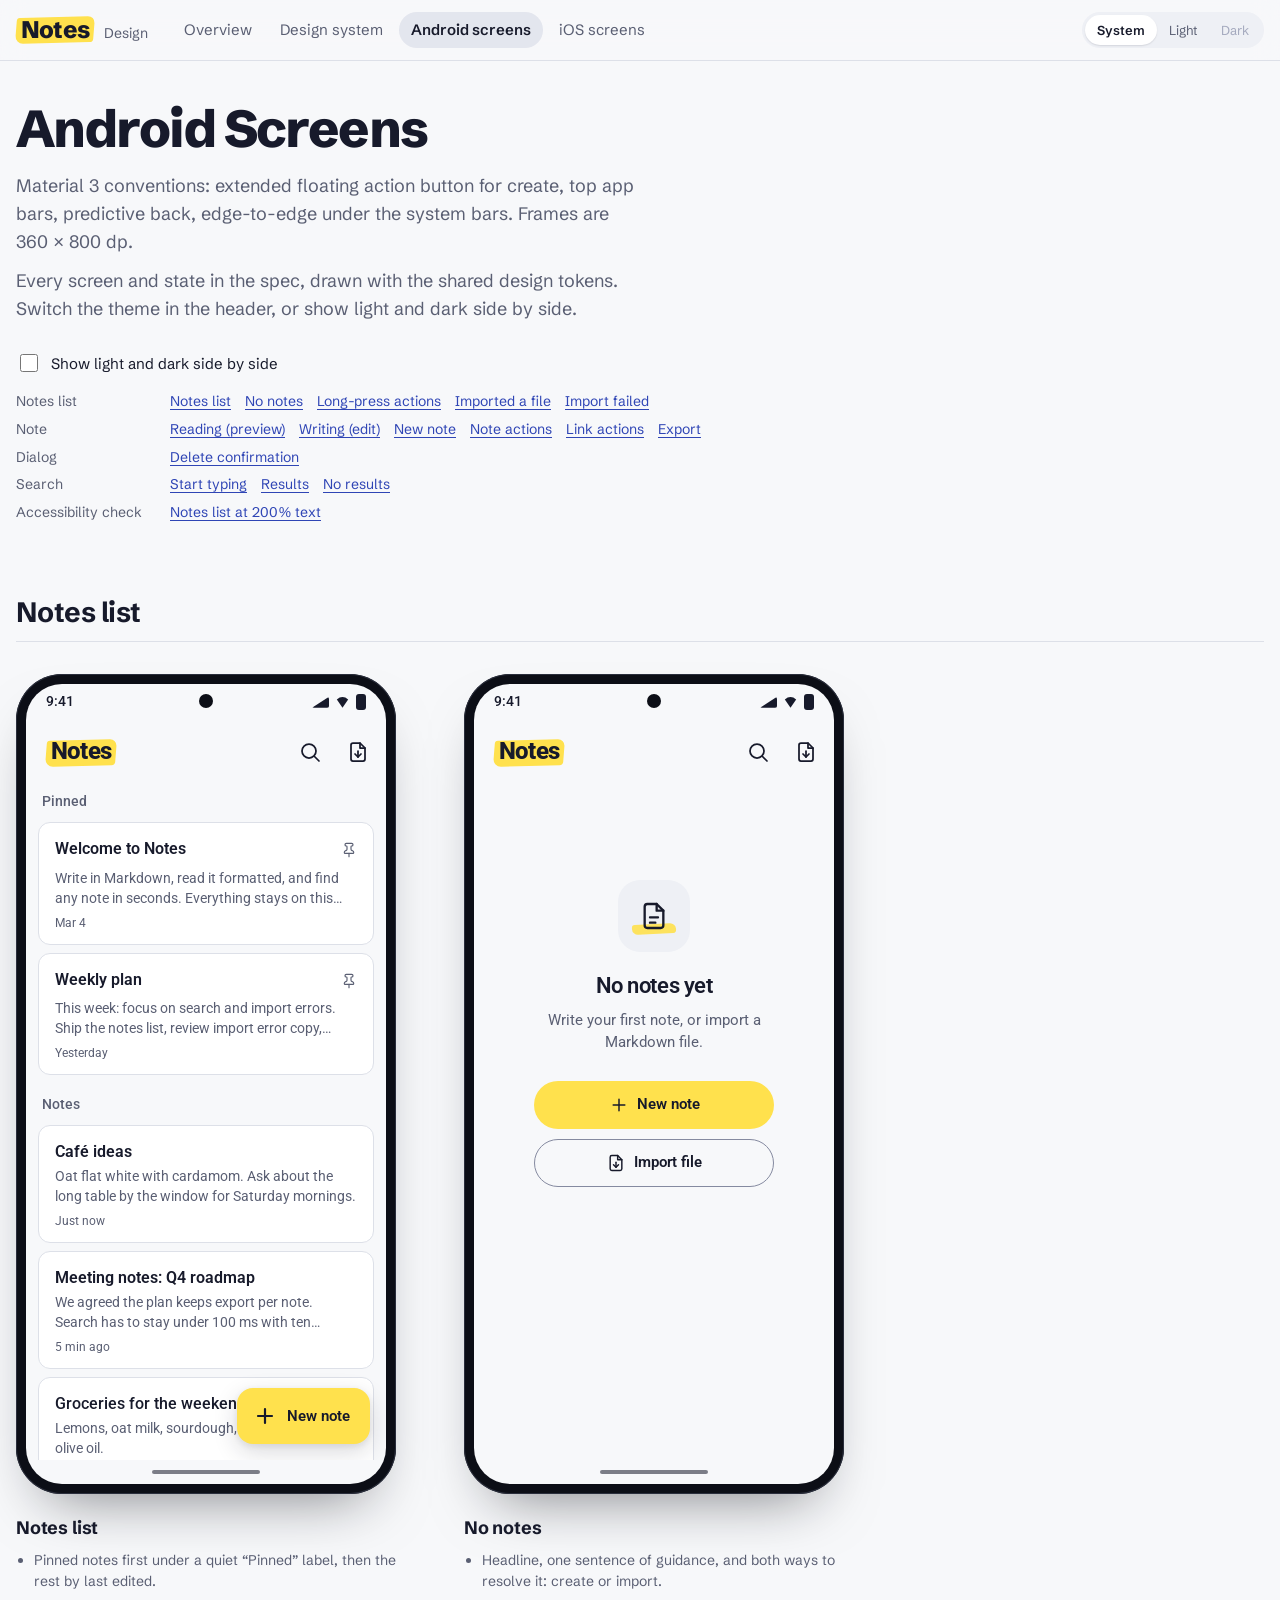
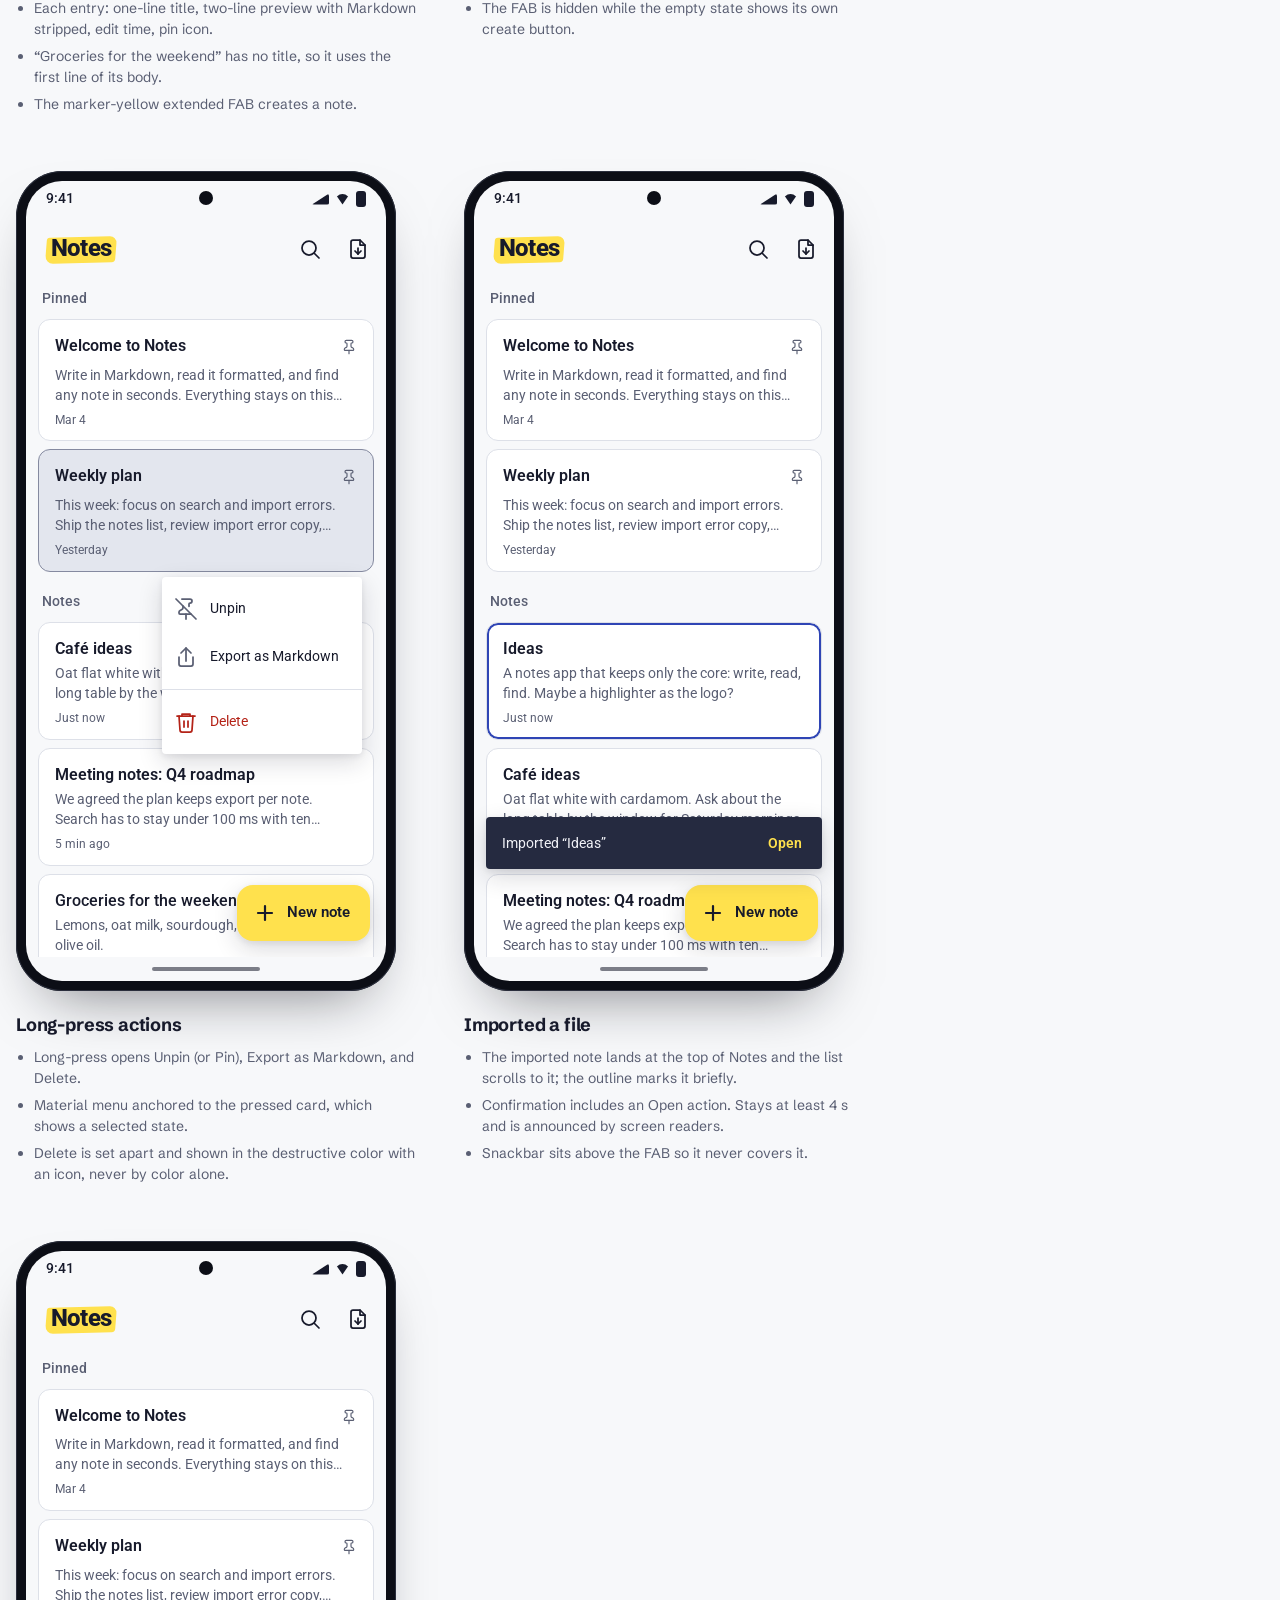
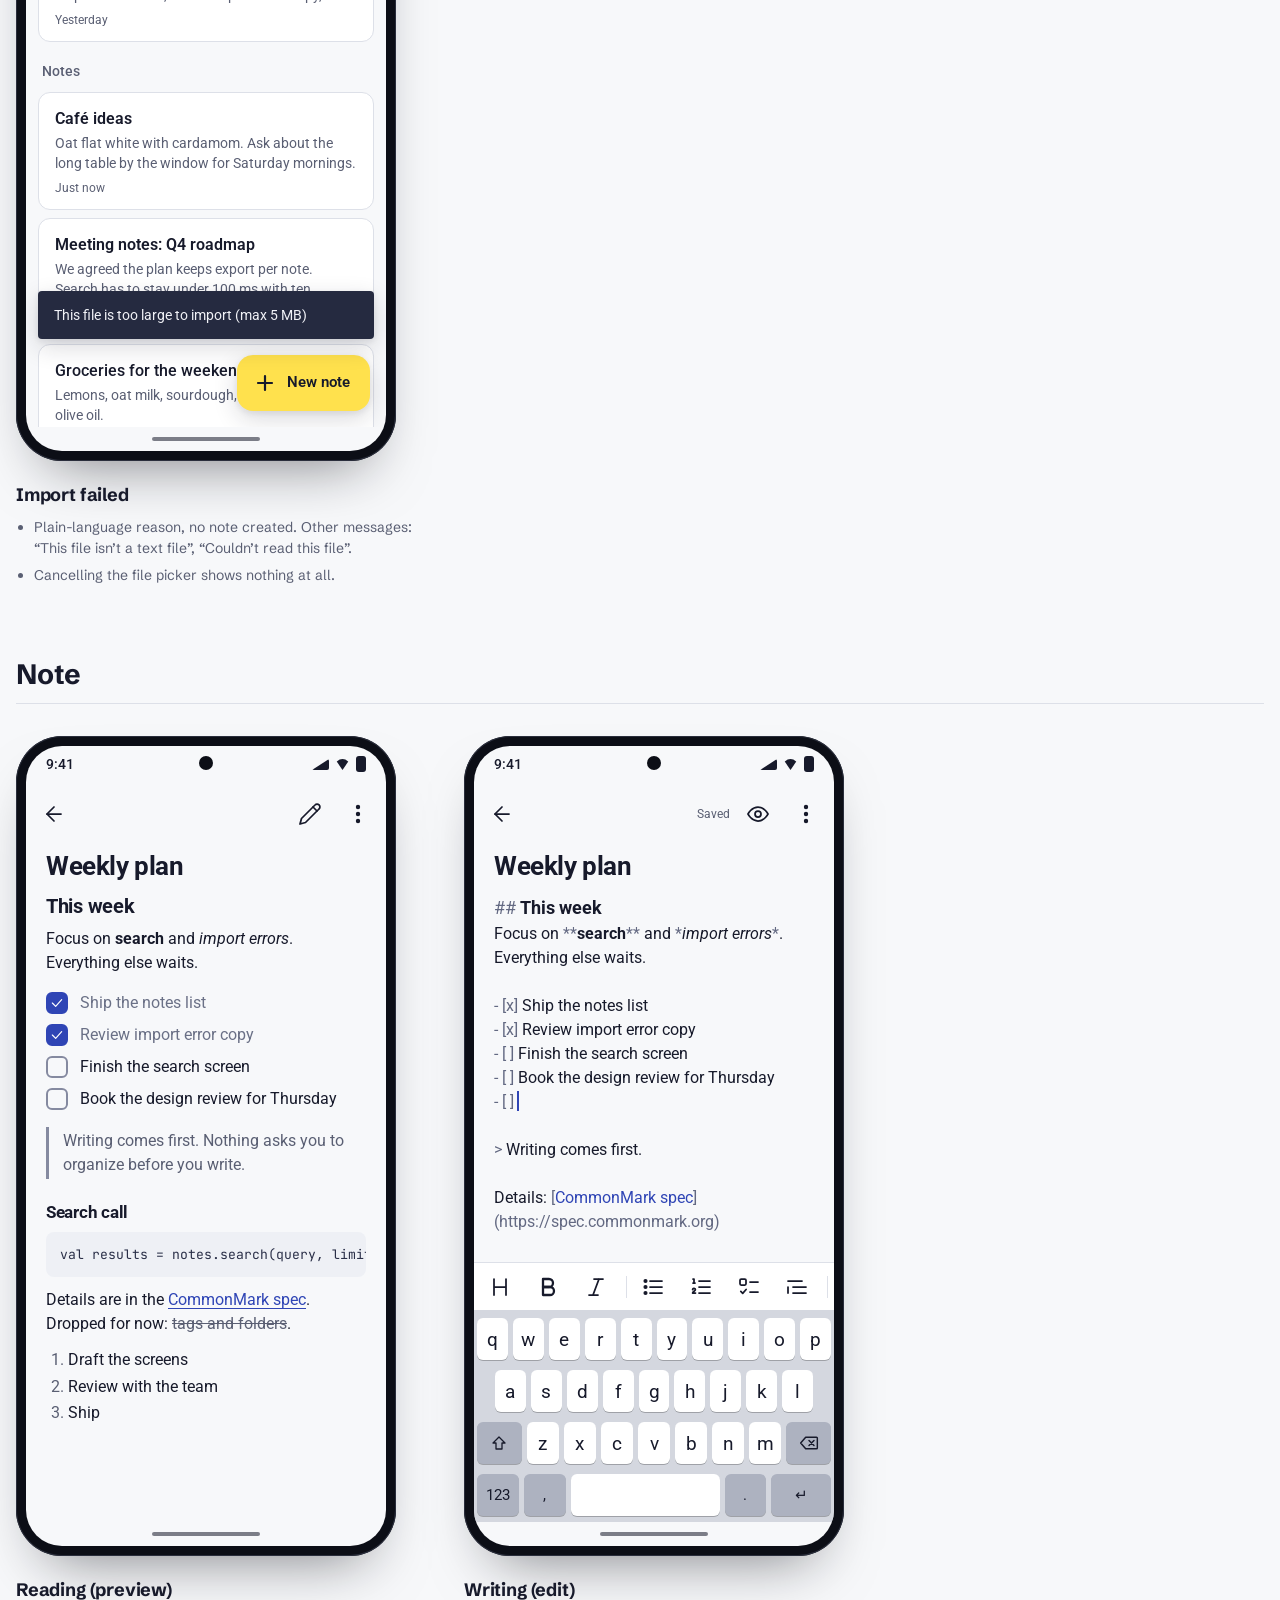
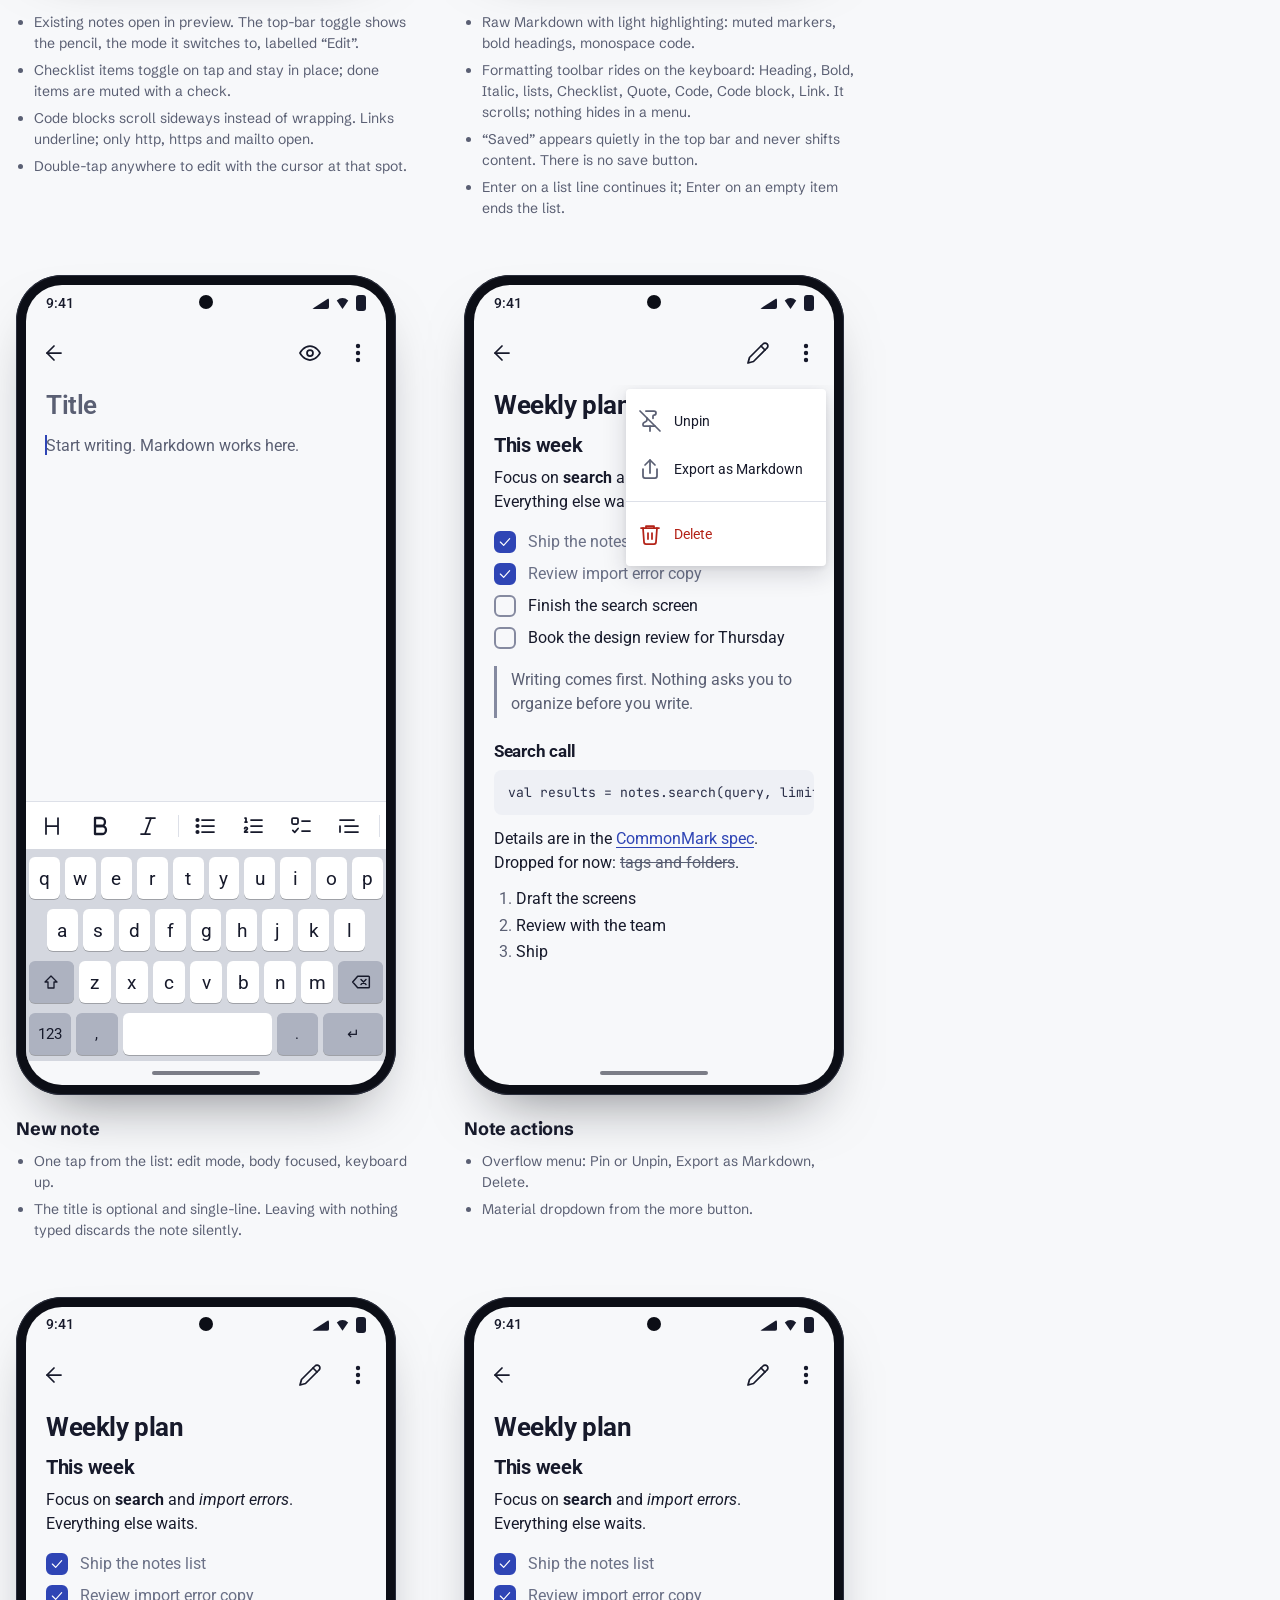
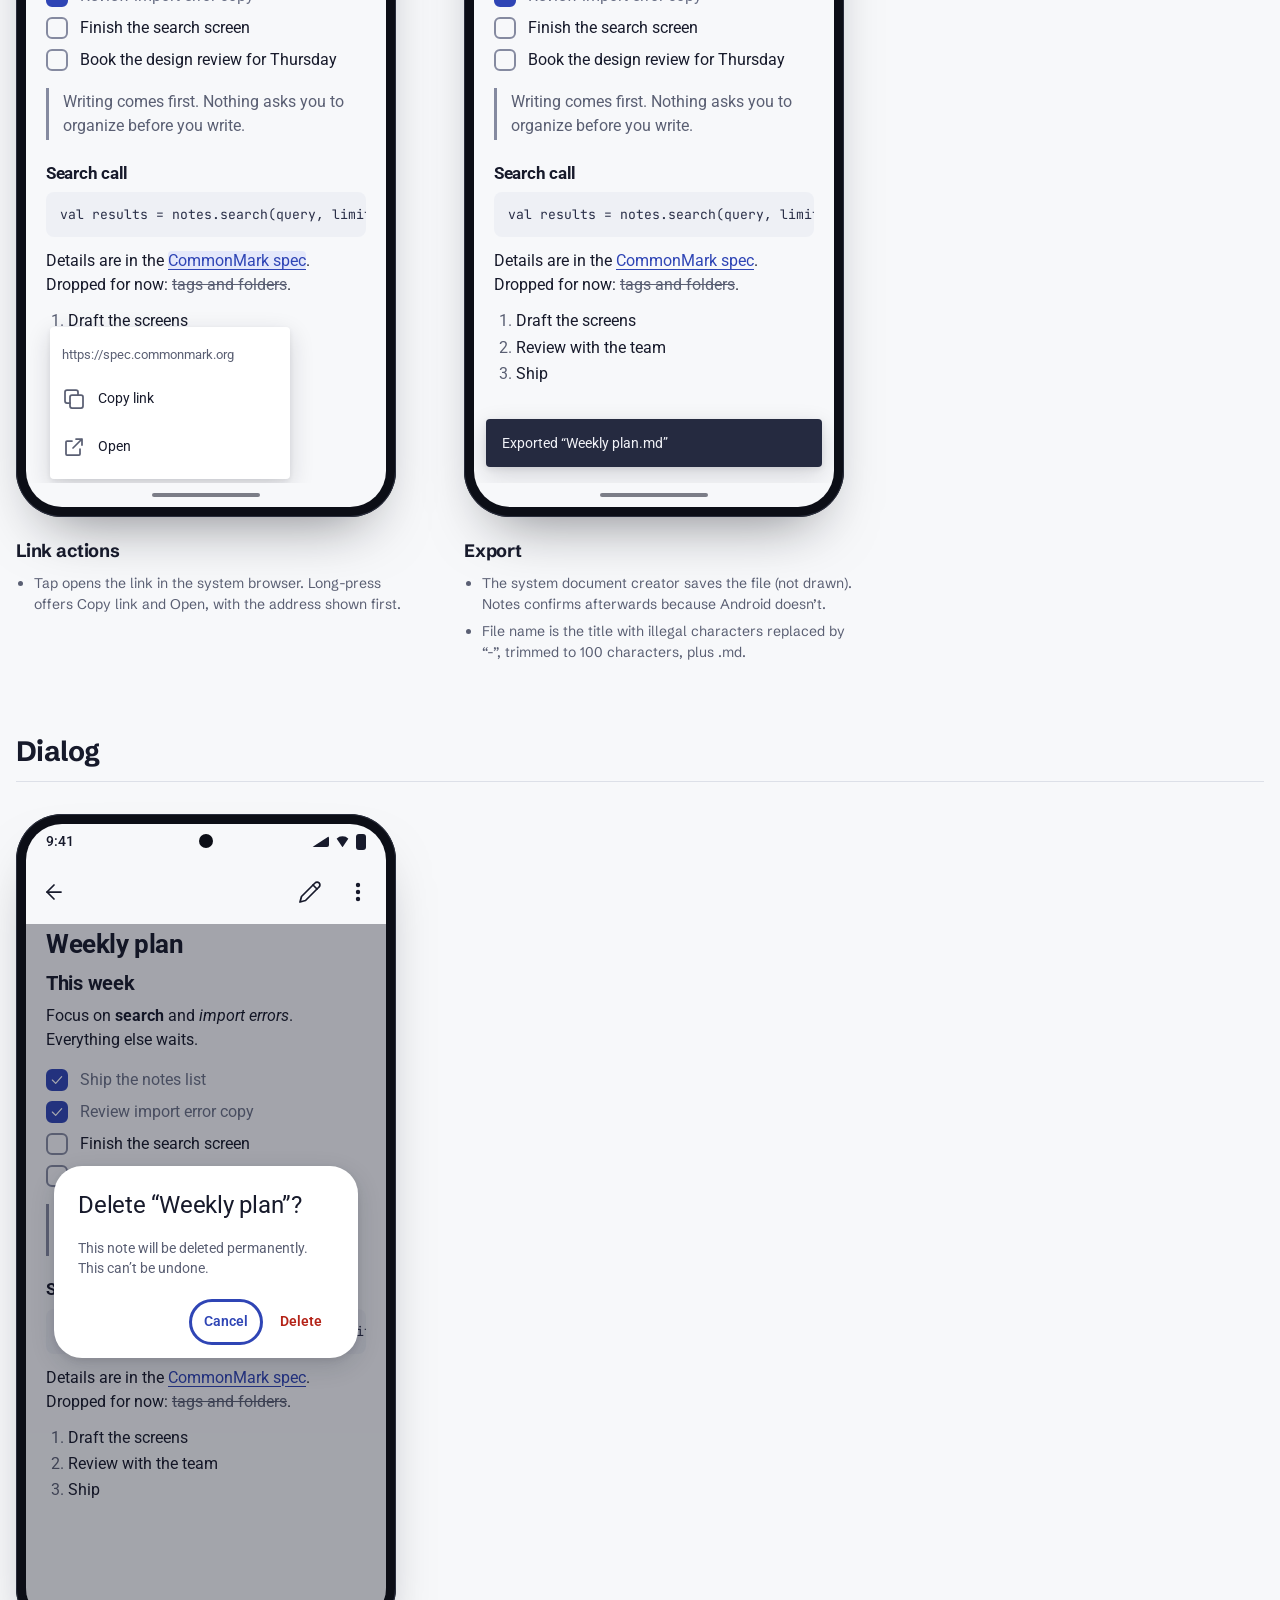
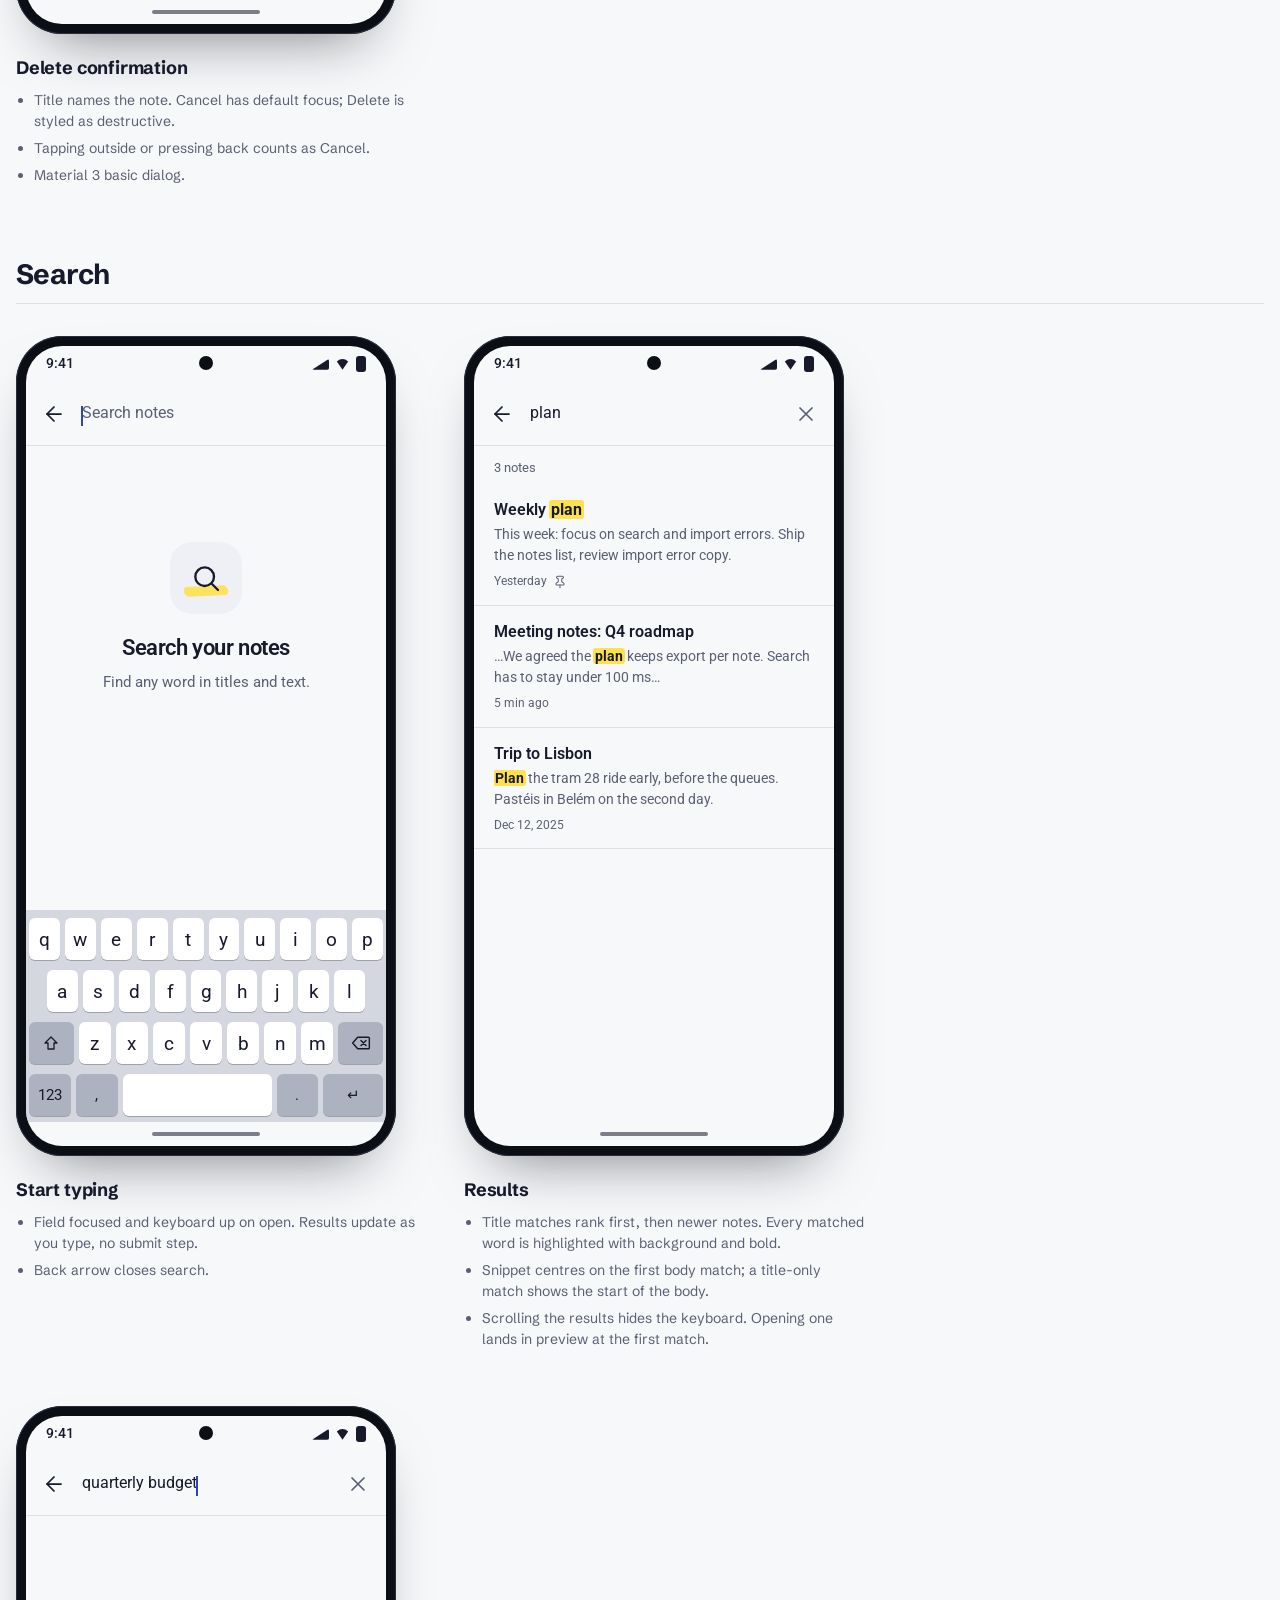
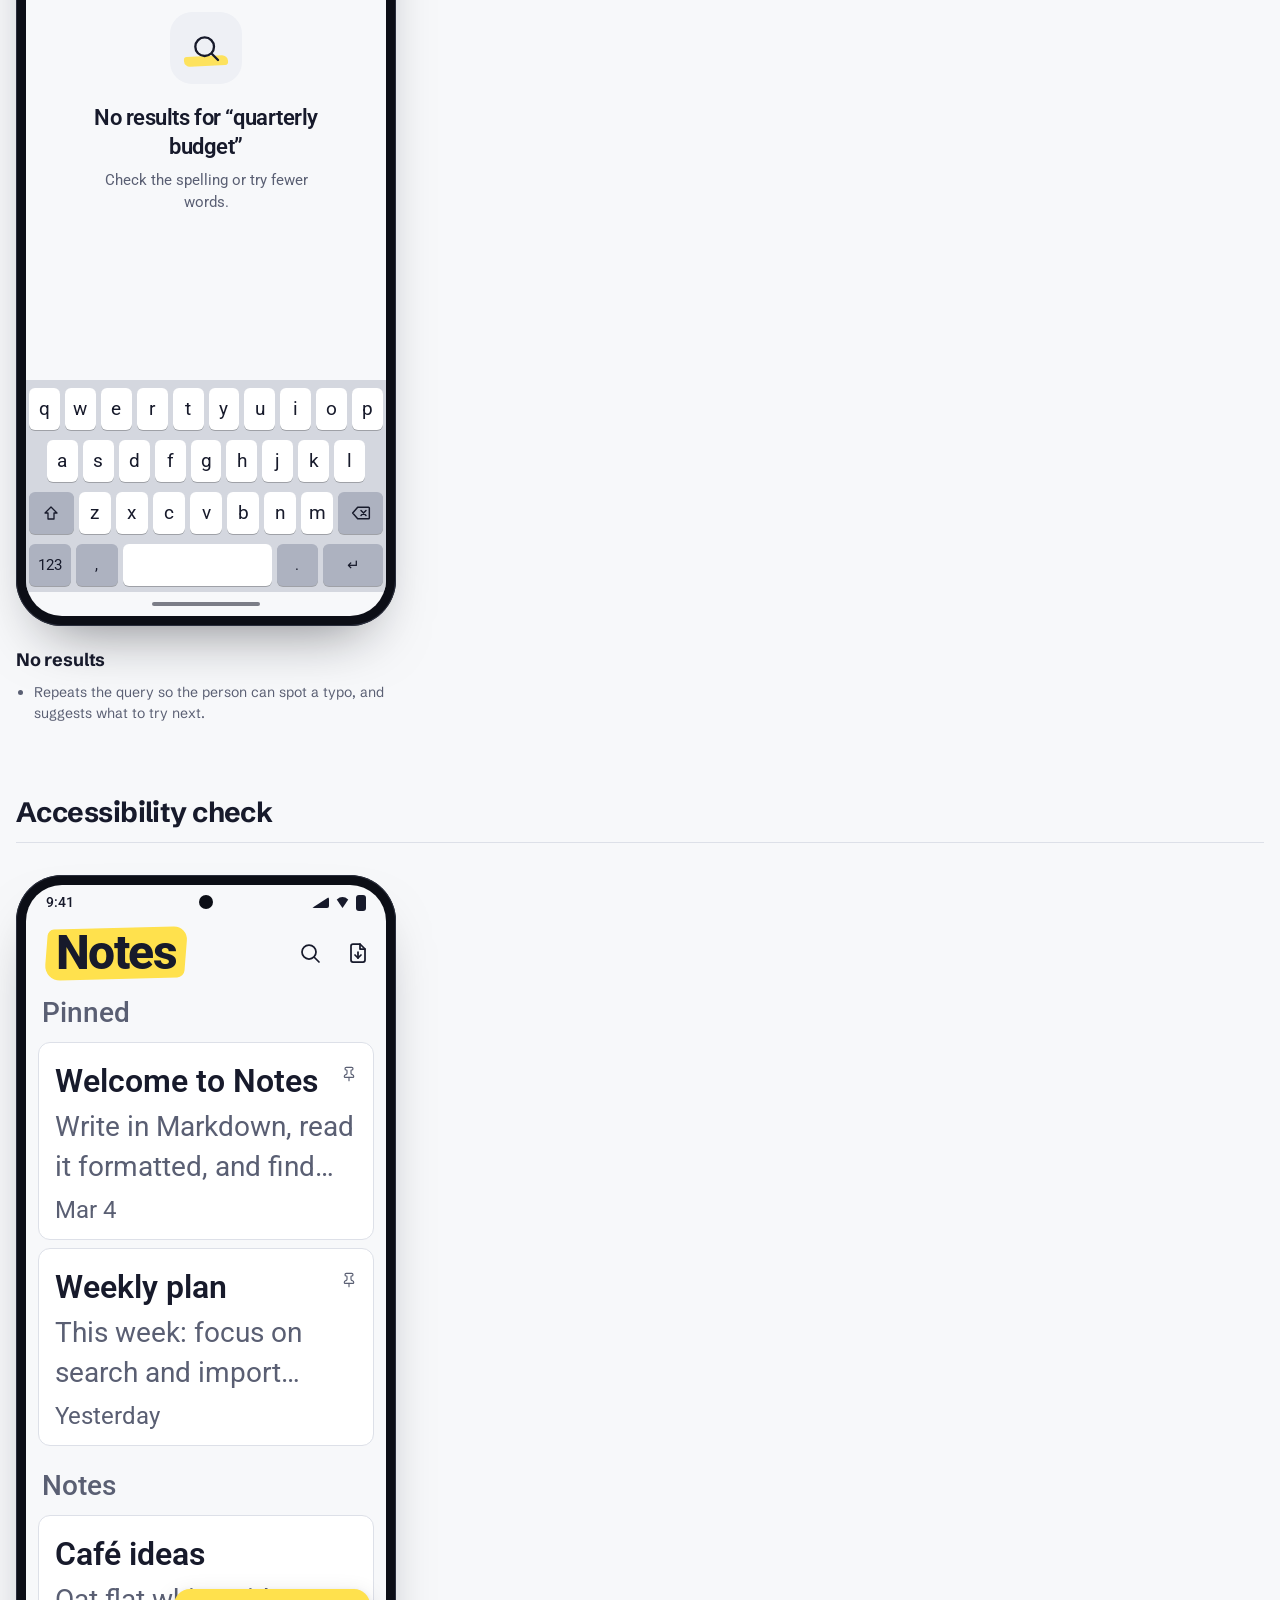
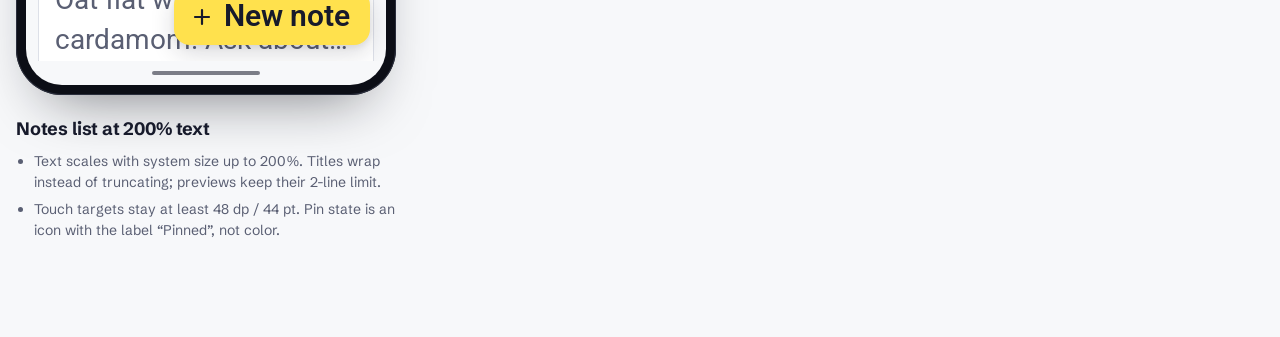
==== commit cb616317: "Rename Marky to Notes across spec and designs Co-Authored-By: Claude Opus 5.5 <noreply@anthropic.com" ====
--- a/Code/design/android.html
+++ b/Code/design/android.html
@@ -3,7 +3,7 @@
 <head>
 <meta charset="utf-8">
 <meta name="viewport" content="width=device-width, initial-scale=1">
-<title>Marky Android Screens</title>
+<title>Notes Android Screens</title>
 <link rel="preconnect" href="https://fonts.googleapis.com">
 <link href="https://fonts.googleapis.com/css2?family=Schibsted+Grotesk:wght@400;500;600;700;800&family=Roboto:wght@400;500;600;700;800&family=Inter:wght@400;600;700;800&family=JetBrains+Mono:wght@400;600&display=swap" rel="stylesheet">
 <link rel="stylesheet" href="assets/tokens.css">
@@ -29,13 +29,13 @@
 <script>
   const root = document.getElementById('gallery');
   const both = document.getElementById('both');
-  try { both.checked = localStorage.getItem('marky-both') === 'true'; } catch (e) {}
+  try { both.checked = localStorage.getItem('notes-both') === 'true'; } catch (e) {}
   function draw() {
     root.dataset.both = String(both.checked);
     renderGallery('android', root);
   }
   both.addEventListener('change', () => {
-    try { localStorage.setItem('marky-both', String(both.checked)); } catch (e) {}
+    try { localStorage.setItem('notes-both', String(both.checked)); } catch (e) {}
     draw();
   });
   renderJump(document.getElementById('jump'));
--- a/Code/design/assets/tokens.css
+++ b/Code/design/assets/tokens.css
@@ -1,4 +1,4 @@
-/* Marky design tokens.
+/* Notes design tokens.
    Light is the default. Dark follows the system unless the page or a single
    phone frame sets data-theme="light" | "dark". */
 
--- a/Code/design/assets/app.css
+++ b/Code/design/assets/app.css
@@ -1,4 +1,4 @@
-/* Marky app UI, drawn inside phone frames.
+/* Notes app UI, drawn inside phone frames.
    Sizes are 1 CSS px = 1 dp (Android) = 1 pt (iOS).
    Text sizes multiply by --ts so a frame can preview 200% system text. */
 
